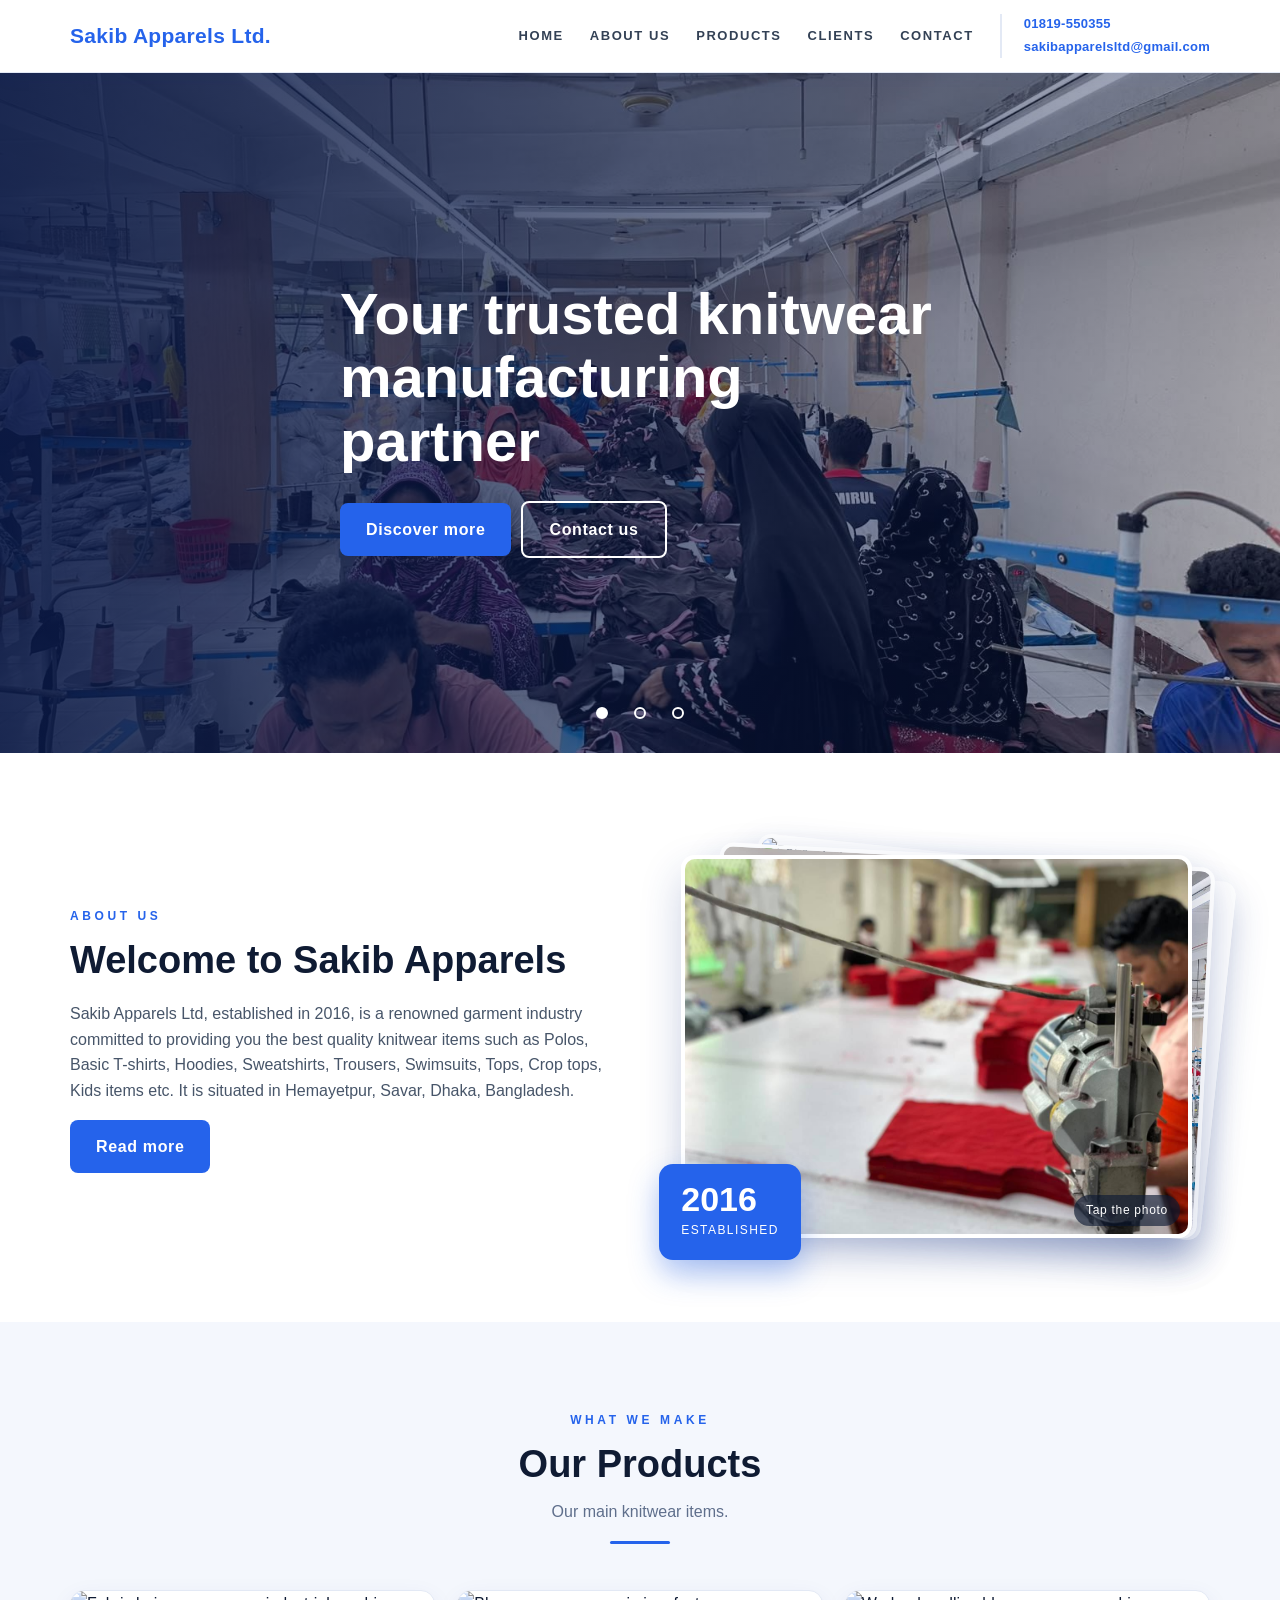
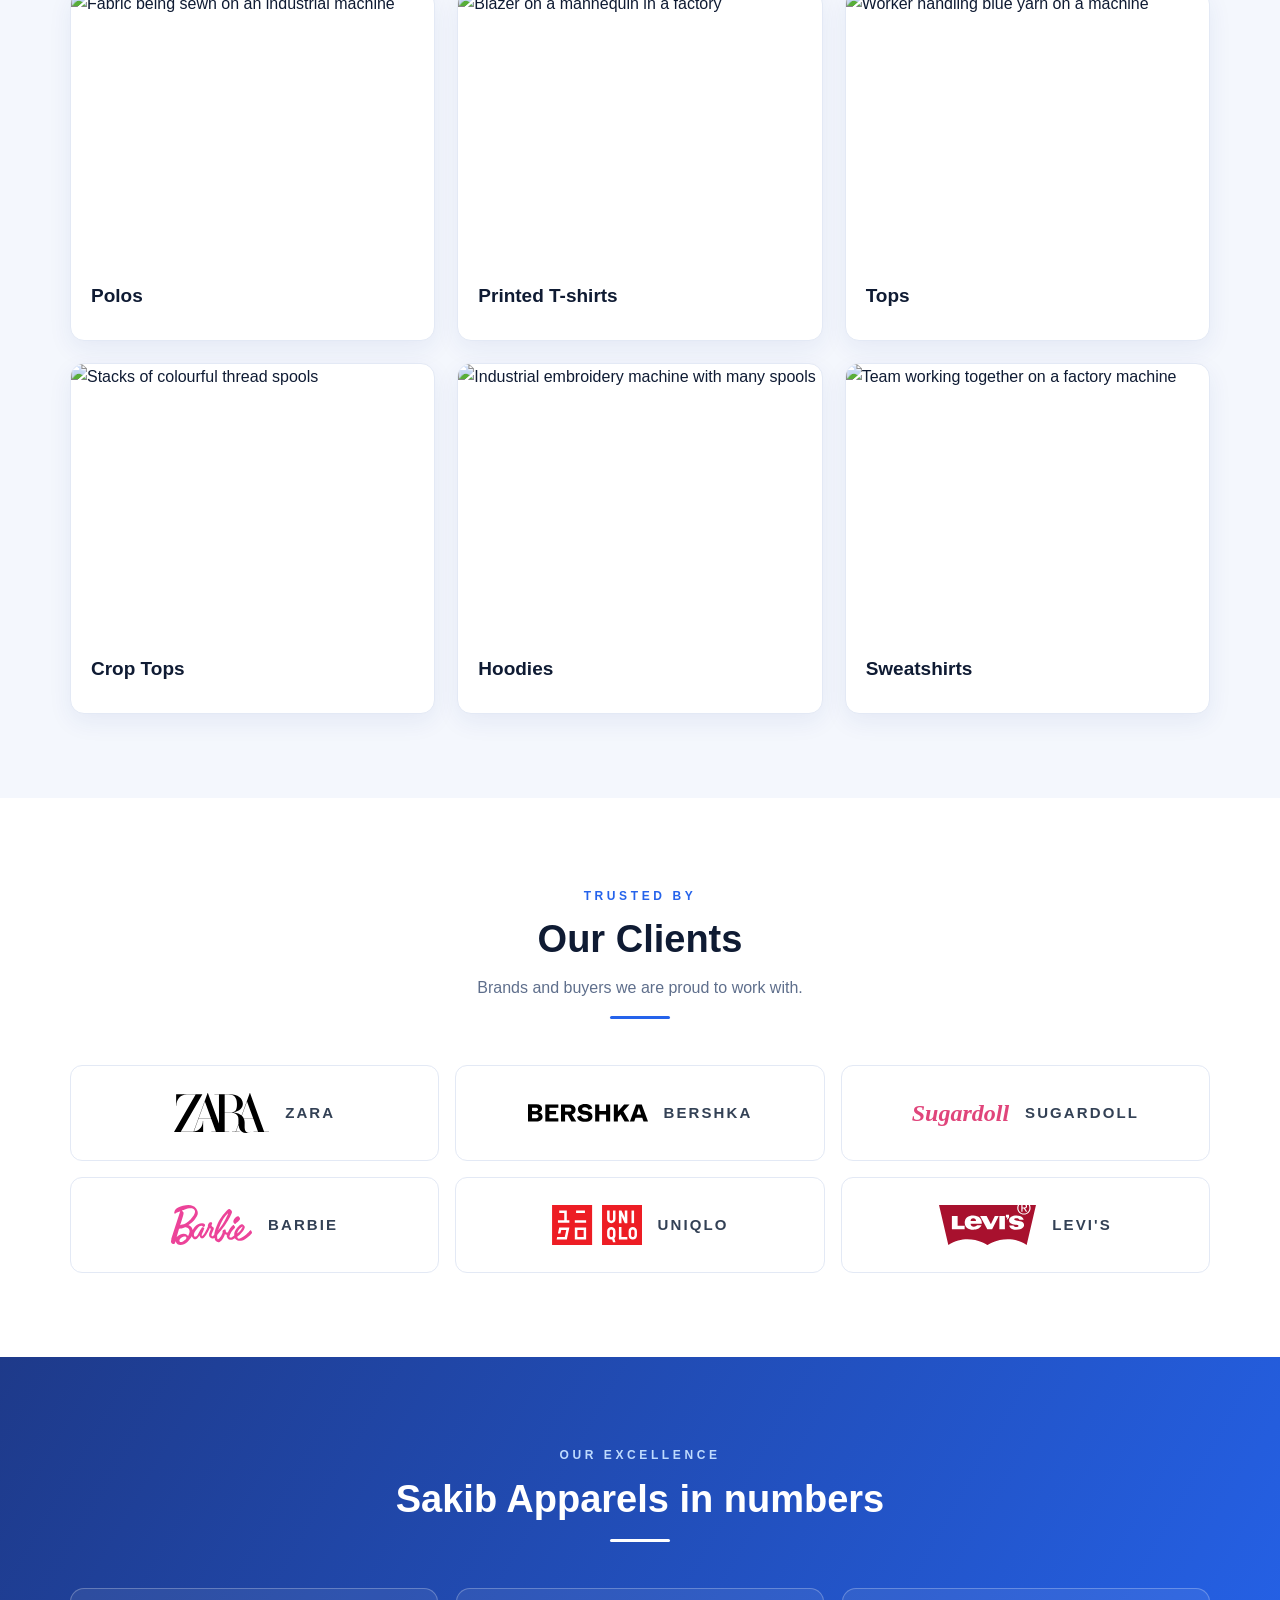
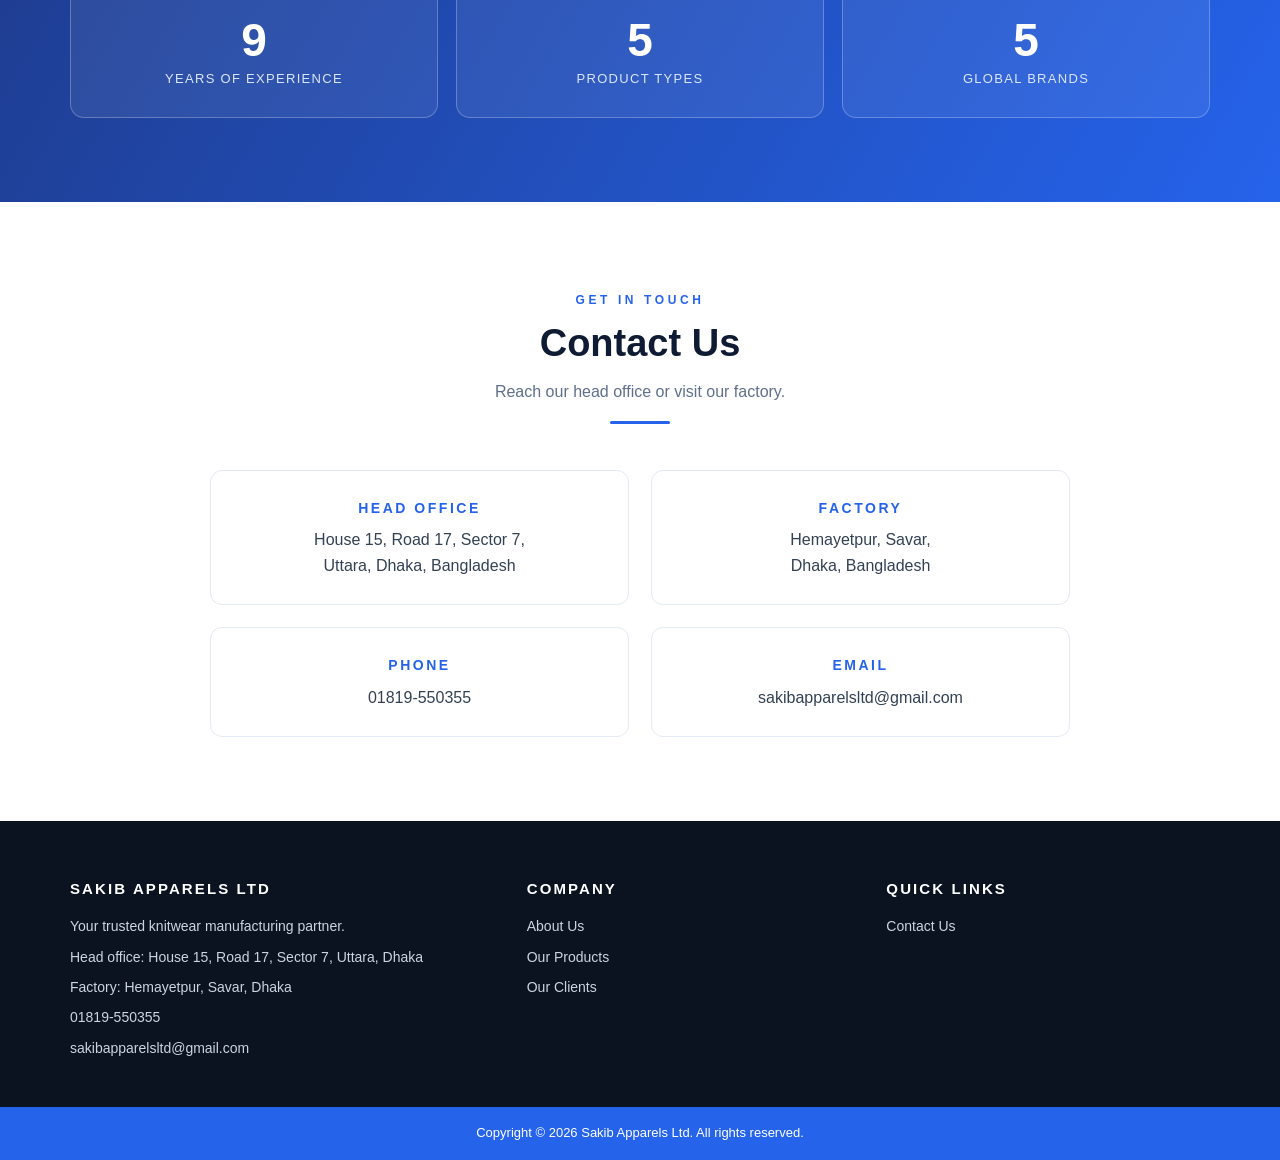
==== index.html @ dabc6d5b "Add files via upload" ====
<!doctype html><html lang="en"><head><meta charset="utf-8"><meta name="viewport" content="width=device-width,initial-scale=1">
<title>Sakib Apparels Ltd - Knitwear Manufacturer</title>
<meta name="description" content="Sakib Apparels Ltd - your trusted knitwear manufacturing partner in Hemayetpur, Savar, Dhaka, Bangladesh. Polos, T-shirts, hoodies, sweatshirts, tops and more.">
<style>
:root{--blue:#2563eb;--deep:#1e3a8a;--ink:#0f1b33;--mute:#5f6f8c;--line:#e3e9f5;--soft:#f4f7fd}
*{box-sizing:border-box}
html{scroll-behavior:smooth}
html,body{overflow-x:hidden}
body{margin:0;font-family:Arial,Helvetica,sans-serif;color:var(--ink);background:#fff;line-height:1.6}
section,footer{overflow-x:clip}
a{color:inherit}
img{display:block;max-width:100%}
.wrap{max-width:1180px;margin:0 auto;padding:0 20px}

/* top strip + header */
.strip{background:var(--deep);color:#dbe6ff;font-size:13px}
.strip .wrap{display:flex;justify-content:space-between;gap:12px;flex-wrap:wrap;padding-top:8px;padding-bottom:8px}
.strip span{white-space:nowrap}
header{position:sticky;top:0;z-index:50;background:#fff;border-bottom:1px solid var(--line);box-shadow:0 4px 18px rgba(30,58,138,.06)}
header .wrap{display:flex;align-items:center;justify-content:space-between;height:72px}
.logo{text-decoration:none;font-family:Arial,Helvetica,sans-serif;font-size:21px;font-weight:700;letter-spacing:.3px;color:var(--blue)}
nav{display:flex;align-items:center;gap:26px}
nav a{text-decoration:none;font-size:13px;font-weight:700;letter-spacing:.12em;text-transform:uppercase;color:#334155}
nav a:hover{color:var(--blue)}
nav a.cta{background:var(--blue);color:#fff;padding:10px 18px;border-radius:8px;letter-spacing:.06em}
nav a.cta:hover{background:var(--deep);color:#fff}
.navc{display:flex;flex-direction:column;gap:2px;padding-left:22px;border-left:2px solid var(--line)}
.navc a{text-transform:none;letter-spacing:.02em;font-size:13px;color:var(--blue)}
.navc a:hover{color:var(--deep)}
@media(max-width:1180px) and (min-width:901px){nav{gap:18px}nav a{letter-spacing:.06em}}
.burger{display:none;border:1px solid var(--line);background:#fff;border-radius:8px;padding:9px 12px;font-size:13px;font-weight:700;color:var(--blue);cursor:pointer}

/* hero slider */
.hero{position:relative;height:min(86vh,680px);min-height:440px;overflow:hidden;background:var(--deep)}
.slide{position:absolute;inset:0;background-size:cover;background-position:center;opacity:0;transition:opacity 1.2s ease}
.slide.on{opacity:1}
.slide::after{content:"";position:absolute;inset:0;background:linear-gradient(90deg,rgba(10,25,70,.9),rgba(10,25,70,.6) 55%,rgba(10,25,70,.3))}
.hero .copy{position:relative;z-index:2;height:100%;display:flex;flex-direction:column;justify-content:center;color:#fff;max-width:640px}
.hero small{font-size:13px;letter-spacing:.3em;text-transform:uppercase;color:#dbeafe;font-weight:700;text-shadow:0 1px 6px rgba(0,0,0,.6)}
.hero h1{font-size:clamp(34px,5.4vw,58px);line-height:1.1;margin:14px 0 16px}
.hero p{font-size:18px;color:#e2e8f0;margin:0 0 28px}
.btn{display:inline-block;background:var(--blue);color:#fff;text-decoration:none;font-weight:700;padding:14px 26px;border-radius:8px;letter-spacing:.04em}
.btn:hover{background:#1d4ed8}
.btn.ghost{background:transparent;border:2px solid #fff;margin-left:10px}
.btn.ghost:hover{background:#fff;color:var(--deep)}
.dots{position:absolute;z-index:3;left:0;right:0;bottom:26px;display:flex;justify-content:center;gap:10px}
.dots button{width:12px;height:12px;border-radius:50%;border:2px solid #fff;background:transparent;cursor:pointer;padding:0}
.dots button.on{background:#fff}

/* sections */
section.block{padding:84px 0}
section.alt{background:var(--soft)}
.head{text-align:center;max-width:680px;margin:0 auto 46px}
.head small{font-size:12px;letter-spacing:.3em;text-transform:uppercase;color:var(--blue);font-weight:700}
.head h2{font-size:clamp(28px,3.6vw,38px);margin:10px 0 12px;line-height:1.2}
.head p{color:var(--mute);margin:0}
.bar{width:60px;height:3px;background:var(--blue);margin:16px auto 0;border-radius:3px}

/* welcome */
.welcome{display:grid;grid-template-columns:1.05fr 1fr;gap:56px;align-items:center}
.welcome h2{font-size:clamp(28px,3.6vw,38px);line-height:1.2;margin:10px 0 18px}
.welcome small{font-size:12px;letter-spacing:.3em;text-transform:uppercase;color:var(--blue);font-weight:700}
.welcome p{color:#475569;margin:0 0 16px}
.welcome .pic{position:relative}
/* photo stack ("wallet"): back photos peek out, the front one sweeps away on click */
.stack{position:relative;aspect-ratio:4/3;cursor:pointer;outline:0;margin:18px 18px 0 0}
.stack img{position:absolute;inset:0;width:100%;height:100%;object-fit:cover;border-radius:14px;box-shadow:0 18px 40px rgba(30,58,138,.22);border:4px solid #fff;
  transition:transform .55s cubic-bezier(.2,.8,.2,1),opacity .55s;transform-origin:50% 100%}
.stack img[data-pos="0"]{z-index:4;transform:none}
.stack img[data-pos="1"]{z-index:3;transform:translate(12px,-12px) rotate(3deg) scale(.97)}
.stack img[data-pos="2"]{z-index:2;transform:translate(24px,-22px) rotate(6deg) scale(.94)}
.stack img[data-pos="3"]{z-index:1;transform:translate(24px,-22px) rotate(6deg) scale(.94);opacity:0}
.stack img.out{z-index:5;transform:translate(-115%,30px) rotate(-14deg);opacity:0;transition:transform .5s cubic-bezier(.5,0,.75,0),opacity .5s .1s}
.stack img.reset{transition:none}
.stack:hover img[data-pos="0"]{transform:translateY(-4px)}
.stack:focus-visible img[data-pos="0"]{box-shadow:0 0 0 4px #93c5fd,0 18px 40px rgba(30,58,138,.22)}
.welcome .badge{z-index:6;transition:transform .3s}
.welcome .badge.flip{animation:badgeFlip .5s ease}
@keyframes badgeFlip{0%{transform:scale(1)}40%{transform:scale(.85);opacity:.4}100%{transform:scale(1);opacity:1}}
.taphint{position:absolute;right:30px;bottom:12px;z-index:6;background:rgba(15,27,51,.65);color:#fff;font-size:12px;padding:6px 12px;border-radius:999px;pointer-events:none;letter-spacing:.06em}
.welcome .badge{position:absolute;left:-22px;bottom:-22px;background:var(--blue);color:#fff;border-radius:14px;padding:18px 22px;box-shadow:0 14px 30px rgba(37,99,235,.35)}
.welcome .badge b{display:block;font-size:34px;line-height:1}
.welcome .badge span{font-size:12px;letter-spacing:.12em;text-transform:uppercase}
.ticks{list-style:none;padding:0;margin:0 0 26px;display:grid;grid-template-columns:1fr 1fr;gap:8px 18px}
.ticks li{position:relative;padding-left:22px;font-weight:700;font-size:15px}
.ticks li::before{content:"";position:absolute;left:0;top:7px;width:10px;height:10px;border-radius:2px;background:var(--blue)}

/* products */
.products{display:grid;grid-template-columns:repeat(3,1fr);gap:22px}
.prod{position:relative;border-radius:14px;overflow:hidden;background:#fff;border:1px solid var(--line);box-shadow:0 8px 24px rgba(30,58,138,.07);transition:transform .25s,box-shadow .25s}
.prod:hover{transform:translateY(-5px);box-shadow:0 18px 36px rgba(30,58,138,.14)}
.prod img{width:100%;aspect-ratio:4/3;object-fit:cover}
.prod div{padding:18px 20px 22px}
.prod h3{margin:0 0 6px;font-size:19px}
.prod p{margin:0;color:var(--mute);font-size:14px}

/* clients */
.clients{display:grid;grid-template-columns:repeat(3,1fr);gap:16px}
.client{height:96px;display:flex;align-items:center;justify-content:center;border:1px solid var(--line);border-radius:12px;background:#fff;padding:0 14px}
.client img{height:40px;max-width:120px;object-fit:contain;flex:none}
.client .wordmark{font:italic 700 24px Georgia,serif;color:#e0457b;flex:none}
.client span{display:block;overflow:hidden;white-space:nowrap;max-width:0;opacity:0;transform:translateX(-24px);font-weight:700;letter-spacing:.14em;color:#334155;font-size:15px;
  transition:max-width .8s cubic-bezier(.2,.8,.2,1) var(--d),opacity .6s var(--d),transform .8s cubic-bezier(.2,.8,.2,1) var(--d),margin .8s var(--d)}
.clients.in .client span{max-width:170px;opacity:1;transform:none;margin-left:16px}

/* certificates */
.certs{display:grid;grid-template-columns:repeat(3,1fr);gap:22px}
.cert{background:#fff;border:1px solid var(--line);border-top:4px solid var(--blue);border-radius:12px;padding:28px 26px;box-shadow:0 8px 24px rgba(30,58,138,.06)}
.cert .seal{width:54px;height:54px;border-radius:50%;border:3px solid var(--blue);display:grid;place-items:center;font-weight:700;color:var(--blue);font-size:13px;margin-bottom:16px}
.cert h3{margin:0 0 8px;font-size:19px}
.cert p{margin:0;color:var(--mute);font-size:14px}

/* excellence (stats) */
.stats{background:linear-gradient(120deg,var(--deep),var(--blue));color:#fff}
.stats .head small{color:#bfdbfe}.stats .head p{color:#dbe6ff}.stats .bar{background:#fff}
.nums{display:grid;grid-template-columns:repeat(3,1fr);gap:18px}
.num{text-align:center;padding:26px 10px;border:1px solid rgba(255,255,255,.25);border-radius:14px;background:rgba(255,255,255,.07)}
.num b{display:block;font-size:clamp(32px,4vw,46px);line-height:1.1}
.num span{font-size:13px;letter-spacing:.1em;text-transform:uppercase;color:#dbe6ff}

/* contact */
.contact{display:grid;grid-template-columns:repeat(2,minmax(0,1fr));gap:22px;max-width:860px;margin:0 auto}
.card p{overflow-wrap:anywhere}
.card{background:#fff;border:1px solid var(--line);border-radius:12px;padding:26px;text-align:center}
.card h3{margin:0 0 8px;font-size:14px;letter-spacing:.18em;text-transform:uppercase;color:var(--blue)}
.card p{margin:0;color:#334155}

/* footer */
footer{background:#0b1220;color:#cbd5e1;padding:56px 0 0}
.fgrid{display:grid;grid-template-columns:1.3fr 1fr 1fr;gap:36px;padding-bottom:40px}
footer h4{color:#fff;margin:0 0 14px;font-size:15px;letter-spacing:.14em;text-transform:uppercase}
footer a{display:block;text-decoration:none;color:#cbd5e1;margin:0 0 8px;font-size:14px}
footer a:hover{color:#fff}
footer p{font-size:14px;margin:0 0 8px}
.copyright{background:var(--blue);color:#fff;text-align:center;font-size:13px;padding:16px 20px}

/* phones and tablets */
@media(max-width:900px){
  .burger{display:block}
  nav{position:absolute;top:72px;left:0;right:0;background:#fff;flex-direction:column;align-items:stretch;gap:0;border-bottom:1px solid var(--line);display:none;box-shadow:0 14px 24px rgba(30,58,138,.1)}
  nav.open{display:flex}
  nav a{padding:15px 20px;border-top:1px solid var(--line)}
  nav a.cta{margin:12px 20px 16px;text-align:center}
  .navc{padding:0;border-left:0;gap:0;background:var(--soft)}
  .navc a{font-size:15px;font-weight:700}
  .welcome{grid-template-columns:1fr;gap:40px}
  .welcome .badge{left:12px;bottom:-18px}
  .products,.certs{grid-template-columns:1fr 1fr}
  .nums{grid-template-columns:repeat(3,1fr)}
  .fgrid{grid-template-columns:1fr 1fr}
}
@media(max-width:600px){
  section.block{padding:60px 0}
  .strip .wrap{justify-content:center}
  .hero p{font-size:16px}
  .btn.ghost{margin:10px 0 0}
  .products,.certs,.ticks,.fgrid{grid-template-columns:1fr}
  .nums{grid-template-columns:1fr 1fr}
}
/* ===== phones: compact, thumb-friendly layout ===== */
.strip a{text-decoration:none;white-space:nowrap}
a.card{display:block;text-decoration:none;transition:border-color .2s}
a.card:hover{border-color:var(--blue)}
.dots button{width:28px;height:28px;border:0;background:none;position:relative}
.dots button::after{content:"";position:absolute;left:8px;top:8px;width:12px;height:12px;border-radius:50%;border:2px solid #fff;box-sizing:border-box}
.dots button.on{background:none}
.dots button.on::after{background:#fff}
.swipe-hint{display:none}
@media(max-width:600px){
  .strip{font-size:12px}
  .strip .wrap{padding-top:6px;padding-bottom:6px}
  .strip .s-mail{display:none}
  header .wrap{height:60px}
  nav{top:60px}
  .logo{font-size:18px}
  .burger{padding:10px 14px}
  /* hero: photo stays visible, text sits at the bottom on a soft dark fade */
  .hero{height:auto;min-height:0;aspect-ratio:auto}
  .hero .copy{height:auto;min-height:min(78svh,620px);justify-content:flex-end;padding-top:120px;padding-bottom:64px}
  .slide::after{background:linear-gradient(180deg,rgba(15,23,42,.05) 0%,rgba(15,23,42,.25) 18%,rgba(15,23,42,.75) 42%,rgba(15,23,42,.9) 100%)}
  .hero small{font-size:11px;letter-spacing:.2em}
  .hero h1{font-size:32px;margin:10px 0 12px;text-shadow:0 2px 12px rgba(0,0,0,.35)}
  .hero p{font-size:15px;margin-bottom:22px;text-shadow:0 1px 8px rgba(0,0,0,.4)}
  .hero .copy > div{display:flex;flex-direction:column;gap:10px}
  .hero .btn{display:block;text-align:center;padding:15px 20px}
  .btn.ghost{margin:0}
  .dots{bottom:14px}
  section.block{padding:48px 0}
  .head{margin-bottom:28px}
  .head h2,.welcome h2{font-size:27px}
  .welcome{gap:34px}
  .welcome .btn{display:block;text-align:center}
  .stack{margin:14px 28px 0 0}
  .welcome .badge{padding:12px 16px;left:10px;bottom:-16px}
  .welcome .badge b{font-size:26px}
  .taphint{right:22px;bottom:10px}
  /* products and certificates: swipe sideways instead of one very long column */
  .swipe{display:flex;gap:14px;overflow-x:auto;scroll-snap-type:x mandatory;-webkit-overflow-scrolling:touch;margin:0 -20px;padding:4px 20px 16px;scrollbar-width:none}
  .swipe::-webkit-scrollbar{display:none}
  .swipe > *{flex:0 0 82%;scroll-snap-align:center}
  .prod:hover{transform:none}
  .swipe-hint{display:block;text-align:center;color:var(--mute);font-size:13px;margin-top:4px}
  .clients{grid-template-columns:1fr 1fr;gap:10px}
  .client{height:auto;min-height:96px;flex-direction:column;padding:14px 8px}
  .client img{height:30px;max-width:100px}
  .client .wordmark{font-size:20px}
  .client span{font-size:12px;letter-spacing:.1em;max-width:none;max-height:0;transform:translateY(-10px);transition:max-height .8s var(--d),opacity .6s var(--d),transform .8s var(--d),margin .8s var(--d)}
  .clients.in .client span{max-height:24px;margin:10px 0 0}
  .nums{gap:10px}
  .num{padding:18px 8px}
  .num:last-child{grid-column:1 / -1}
  .contact{gap:12px;grid-template-columns:1fr}
  .card{padding:18px}
  .fgrid{grid-template-columns:1fr 1fr;gap:26px 18px}
  .fgrid > div:first-child{grid-column:1 / -1}
  footer a{padding:8px 0;margin:0}
}
@media(prefers-reduced-motion:reduce){.client span{transition:none!important}.slide,.prod,.stack img{transition:none}.welcome .badge.flip{animation:none}}
/* space between the hero heading and the buttons */
.hero h1{margin-bottom:28px}
@media(max-width:600px){.hero h1{margin-bottom:22px}}
</style></head><body>


<header><div class="wrap">
  <a class="logo" href="#top">Sakib Apparels Ltd.</a>
  <button class="burger" id="burger" aria-expanded="false" aria-controls="nav">Menu</button>
  <nav id="nav">
    <a href="#top">Home</a><a href="#about">About Us</a><a href="#products">Products</a><a href="#clients">Clients</a><a href="#contact">Contact</a>
    <span class="navc"><a href="tel:+8801819550355">01819-550355</a><a href="mailto:sakibapparelsltd@gmail.com">sakibapparelsltd@gmail.com</a></span>

  </nav>
</div></header>

<section class="hero" id="top">
  <div class="slide on" style="background-image:url('images/factory-1.jpg')"></div>
  <div class="slide" style="background-image:url('https://images.unsplash.com/photo-1770196009760-bead9eb10514?auto=format&fit=crop&w=1800&q=70')"></div>
  <div class="slide" style="background-image:url('images/factory-cutting.jpg');background-position:50% 65%"></div>
  <div class="wrap copy">
    <h1>Your trusted knitwear manufacturing partner</h1>
    <div><a class="btn" href="#about">Discover more</a><a class="btn ghost" href="#contact">Contact us</a></div>
  </div>
  <div class="dots" id="dots"></div>
</section>

<section class="block" id="about"><div class="wrap welcome">
  <div>
    <small>About us</small>
    <h2>Welcome to Sakib Apparels</h2>
    <p>Sakib Apparels Ltd, established in 2016, is a renowned garment industry committed to providing you the best quality knitwear items such as Polos, Basic T-shirts, Hoodies, Sweatshirts, Trousers, Swimsuits, Tops, Crop tops, Kids items etc. It is situated in Hemayetpur, Savar, Dhaka, Bangladesh.</p>
    <a class="btn" href="#contact">Read more</a>
  </div>
  <div class="pic">
    <!-- photo stack: click to sweep the front photo away. data-num / data-label are the badge text for each photo -->
    <div class="stack" id="stack" role="button" tabindex="0" aria-label="Show next photo">
      <img data-num="2016" data-label="Established" src="images/factory-cutting.jpg" alt="Cutting table at the Sakib Apparels factory" style="object-position:50% 70%">
      <img data-num="10" data-label="Years of experience" src="images/factory-2.jpg" alt="Sewing line at the Sakib Apparels factory">
      <img data-num="6" data-label="Product types" src="https://images.unsplash.com/photo-1768745888568-b3ef7c7ba366?auto=format&fit=crop&w=1100&q=70" alt="Fabric being sewn on an industrial machine">
      <img data-num="6" data-label="Global brands" src="images/factory-3.jpg" alt="Sweatshirts on the sewing line at the Sakib Apparels factory">
    </div>
    <div class="badge" id="badge" aria-live="polite"><b>2016</b><span>Established</span></div>
    <div class="taphint">Tap the photo</div>
  </div>
</div></section>

<section class="block alt" id="products"><div class="wrap">
  <div class="head"><small>What we make</small><h2>Our Products</h2><p>Our main knitwear items.</p><div class="bar"></div></div>
  <div class="products swipe"><!-- product photos are stock pictures: swap in real product photos when available -->
    <div class="prod"><img src="https://images.unsplash.com/photo-1768745888568-b3ef7c7ba366?auto=format&fit=crop&w=800&q=70" alt="Fabric being sewn on an industrial machine" loading="lazy"><div><h3>Polos</h3></div></div>
    <div class="prod"><img src="https://images.unsplash.com/photo-1770196016203-95f09b3af8cc?auto=format&fit=crop&w=800&q=70" alt="Blazer on a mannequin in a factory" loading="lazy"><div><h3>Printed T-shirts</h3></div></div>
    <div class="prod"><img src="https://images.unsplash.com/photo-1770196035129-0a0affd4a519?auto=format&fit=crop&w=800&q=70" alt="Worker handling blue yarn on a machine" loading="lazy"><div><h3>Tops</h3></div></div>
    <div class="prod"><img src="https://images.unsplash.com/photo-1780898770810-454e1593e42e?auto=format&fit=crop&w=800&q=70" alt="Stacks of colourful thread spools" loading="lazy"><div><h3>Crop Tops</h3></div></div>
    <div class="prod"><img src="https://images.unsplash.com/photo-1772351721253-1008627c8c50?auto=format&fit=crop&w=800&q=70" alt="Industrial embroidery machine with many spools" loading="lazy"><div><h3>Hoodies</h3></div></div>
    <div class="prod"><img src="https://images.unsplash.com/photo-1721578006568-17901600cff3?auto=format&fit=crop&w=800&q=70" alt="Team working together on a factory machine" loading="lazy"><div><h3>Sweatshirts</h3></div></div>
  </div>
  <p class="swipe-hint">Swipe to see more</p>
</div></section>

<section class="block" id="clients"><div class="wrap">
  <div class="head"><small>Trusted by</small><h2>Our Clients</h2><p>Brands and buyers we are proud to work with.</p><div class="bar"></div></div>
  <div class="clients" id="clientList">
    <div class="client" style="--d:0s"><img src="images/clients/zara.svg" alt="ZARA logo"><span>ZARA</span></div>
    <div class="client" style="--d:.12s"><img src="images/clients/bershka.svg" alt="Bershka logo"><span>BERSHKA</span></div>
    <div class="client" style="--d:.24s"><b class="wordmark">Sugardoll</b><span>SUGARDOLL</span></div>
    <div class="client" style="--d:.36s"><img src="images/clients/barbie.svg" alt="Barbie logo"><span>BARBIE</span></div>
    <div class="client" style="--d:.48s"><img src="images/clients/uniqlo.svg" alt="UNIQLO logo"><span>UNIQLO</span></div>
    <div class="client" style="--d:.6s"><img src="images/clients/levis.svg" alt="Levi's logo"><span>LEVI'S</span></div>
  </div>
</div></section>

<section class="block stats"><div class="wrap">
  <div class="head"><small>Our excellence</small><h2>Sakib Apparels in numbers</h2><div class="bar"></div></div>
  <div class="nums">
    <div class="num"><b data-to="10">10</b><span>Years of experience</span></div>
    <div class="num"><b data-to="6">6</b><span>Product types</span></div>
    <div class="num"><b data-to="6">6</b><span>Global brands</span></div>
  </div>
</div></section>

<section class="block" id="contact"><div class="wrap">
  <div class="head"><small>Get in touch</small><h2>Contact Us</h2><p>Reach our head office or visit our factory.</p><div class="bar"></div></div>
  <div class="contact">
    <div class="card"><h3>Head Office</h3><p>House 15, Road 17, Sector 7,<br>Uttara, Dhaka, Bangladesh</p></div>
    <div class="card"><h3>Factory</h3><p>Hemayetpur, Savar,<br>Dhaka, Bangladesh</p></div>
    <a class="card" href="tel:+8801819550355"><h3>Phone</h3><p>01819-550355</p></a>
    <a class="card" href="mailto:sakibapparelsltd@gmail.com"><h3>Email</h3><p>sakibapparelsltd@gmail.com</p></a>
  </div>
</div></section>

<footer>
  <div class="wrap fgrid">
    <div><h4>Sakib Apparels Ltd</h4><p>Your trusted knitwear manufacturing partner.</p><p>Head office: House 15, Road 17, Sector 7, Uttara, Dhaka</p><p>Factory: Hemayetpur, Savar, Dhaka</p><p><a href="tel:+8801819550355">01819-550355</a><a href="mailto:sakibapparelsltd@gmail.com">sakibapparelsltd@gmail.com</a></p></div>
    <div><h4>Company</h4><a href="#about">About Us</a><a href="#products">Our Products</a><a href="#clients">Our Clients</a></div>
    <div><h4>Quick links</h4><a href="#contact">Contact Us</a></div>
  </div>
  <div class="copyright">Copyright &copy; <span id="yr"></span> Sakib Apparels Ltd. All rights reserved.</div>
</footer>

<script>
// hero slider: fades every 5 seconds, dots jump to a slide
const slides=[...document.querySelectorAll(".slide")], dots=document.getElementById("dots"); let cur=0, timer;
slides.forEach((_,i)=>{ const b=document.createElement("button"); b.setAttribute("aria-label","Slide "+(i+1)); b.onclick=()=>{ show(i); restart(); }; dots.appendChild(b); });
function show(i){ slides[cur].classList.remove("on"); dots.children[cur].classList.remove("on"); cur=i; slides[cur].classList.add("on"); dots.children[cur].classList.add("on"); }
function restart(){ clearInterval(timer); timer=setInterval(()=>show((cur+1)%slides.length),5000); }
show(0); restart();
// swipe left / right on the hero to change photo
let sx=null; const hero=document.querySelector(".hero");
hero.addEventListener("touchstart",e=>{ sx=e.touches[0].clientX; },{passive:true});
hero.addEventListener("touchend",e=>{ if(sx===null) return; const dx=e.changedTouches[0].clientX-sx; sx=null;
  if(Math.abs(dx)>40){ show((cur+(dx<0?1:slides.length-1))%slides.length); restart(); } },{passive:true});

// about us photo stack: click sweeps the front photo to the back and changes the badge
(function(){
  const stack=document.getElementById("stack"), badge=document.getElementById("badge"), hint=document.querySelector(".taphint");
  let cards=[...stack.querySelectorAll("img")], busy=false;
  const place=()=>cards.forEach((c,i)=>c.dataset.pos=Math.min(i,3));
  const setBadge=c=>{ badge.querySelector("b").textContent=c.dataset.num; badge.querySelector("span").textContent=c.dataset.label;
    badge.classList.remove("flip"); void badge.offsetWidth; badge.classList.add("flip"); };
  place();
  function next(){
    if(busy) return; busy=true; if(hint) hint.remove();
    const front=cards[0];
    front.classList.add("out");                    // sweep the front photo away
    cards=cards.slice(1).concat(front); place();   // the rest move forward
    front.dataset.pos="0"; setBadge(cards[0]);
    setTimeout(()=>{ front.classList.add("reset"); front.classList.remove("out"); front.dataset.pos=Math.min(cards.length-1,3);
      void front.offsetWidth; front.classList.remove("reset"); busy=false; },520);
  }
  stack.addEventListener("click",next);
  stack.addEventListener("keydown",e=>{ if(e.key==="Enter"||e.key===" "){ e.preventDefault(); next(); } });
})();

// phone menu
const nav=document.getElementById("nav"), burger=document.getElementById("burger");
burger.onclick=()=>{ const o=nav.classList.toggle("open"); burger.setAttribute("aria-expanded",o); burger.textContent=o?"Close":"Menu"; };
nav.addEventListener("click",e=>{ if(e.target.closest("a")){ nav.classList.remove("open"); burger.setAttribute("aria-expanded",false); burger.textContent="Menu"; } });

// numbers count up when they come into view
const fmt=n=>n.toLocaleString("en-US");
const io=new IntersectionObserver(es=>es.forEach(e=>{ if(!e.isIntersecting) return; io.unobserve(e.target);
  const el=e.target, to=+el.dataset.to, sfx=el.dataset.suffix||"", t0=performance.now();
  const step=t=>{ const p=Math.min(1,(t-t0)/1400); el.textContent=fmt(Math.round(to*(1-Math.pow(1-p,3))))+(p===1?sfx:""); if(p<1) requestAnimationFrame(step); };
  requestAnimationFrame(step); setTimeout(()=>{ el.textContent=fmt(to)+sfx; },1600); }),{threshold:.4}); // the timeout makes sure the final number always shows
document.querySelectorAll(".num b").forEach(el=>io.observe(el));
const cl=document.getElementById("clientList");
new IntersectionObserver((es,o)=>es.forEach(e=>{ if(e.isIntersecting){ cl.classList.add("in"); o.disconnect(); } }),{threshold:.35}).observe(cl);
document.getElementById("yr").textContent=new Date().getFullYear();
</script>
</body></html>
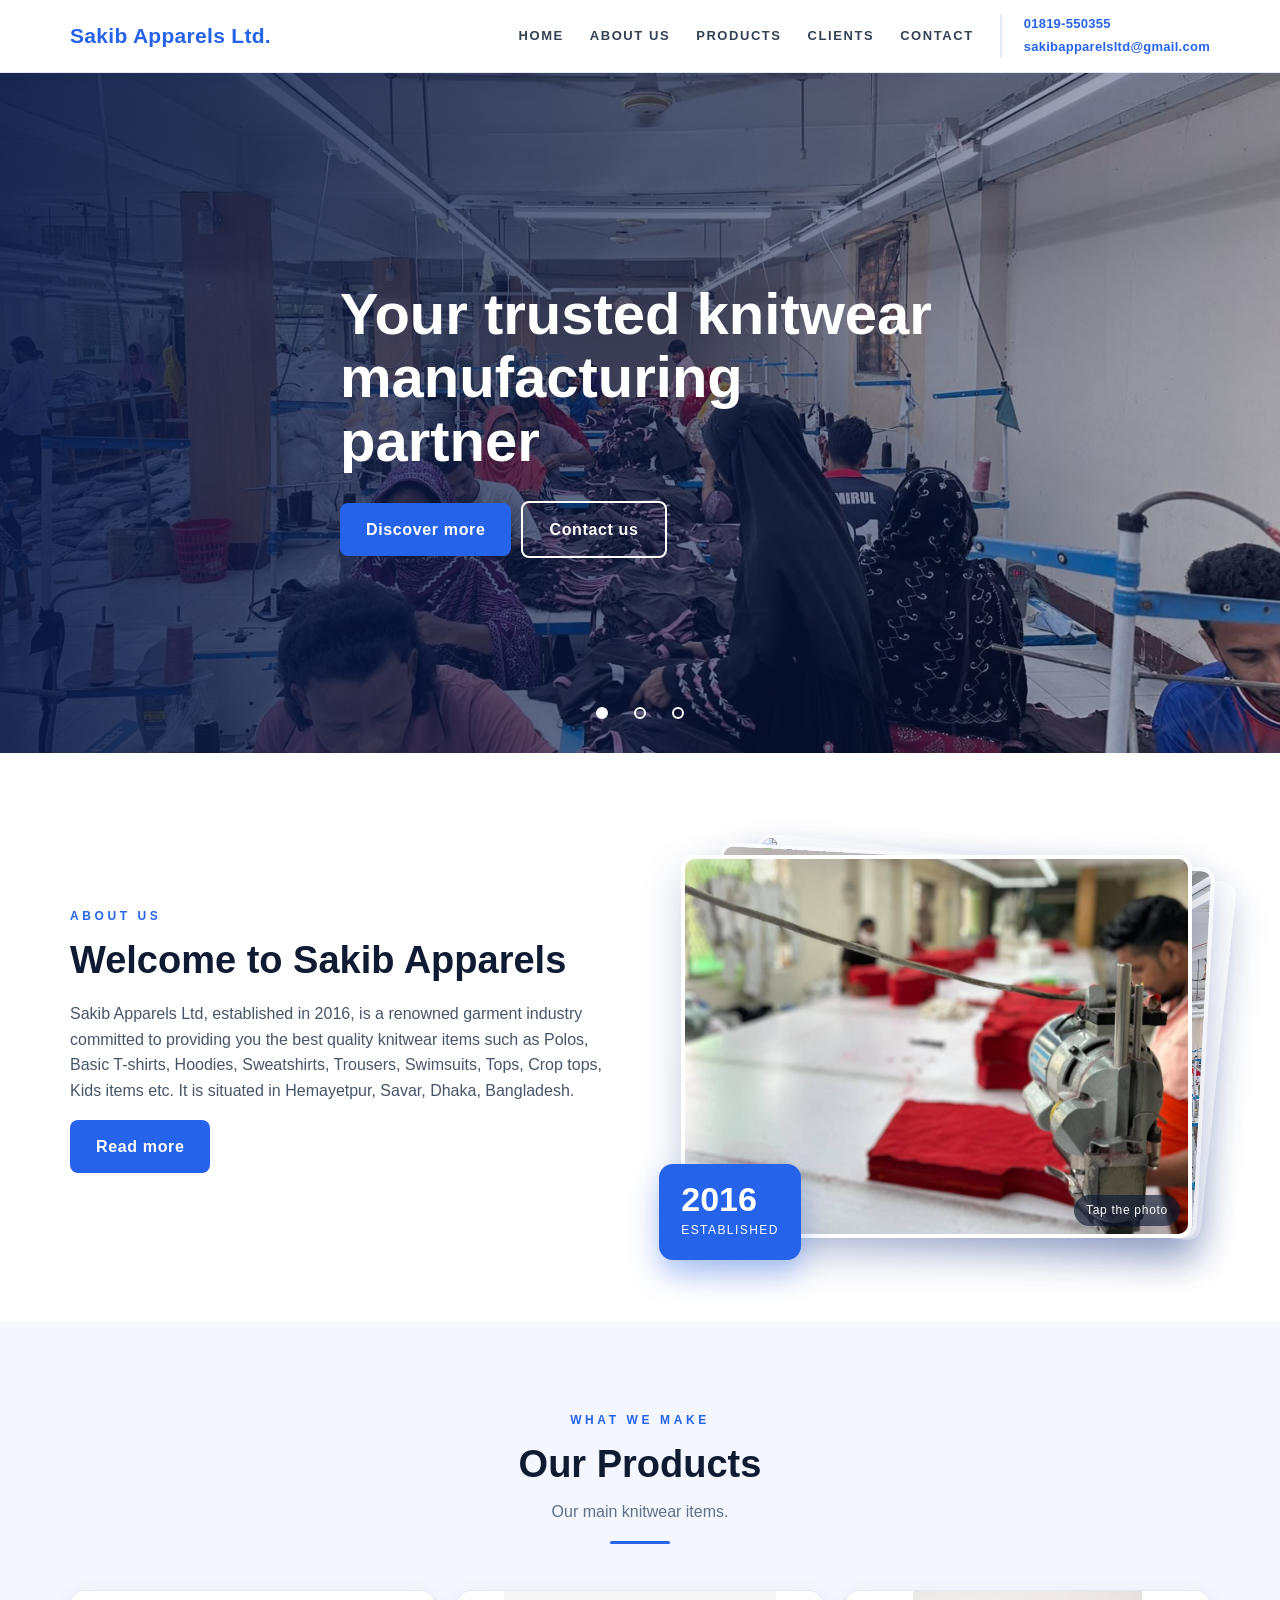
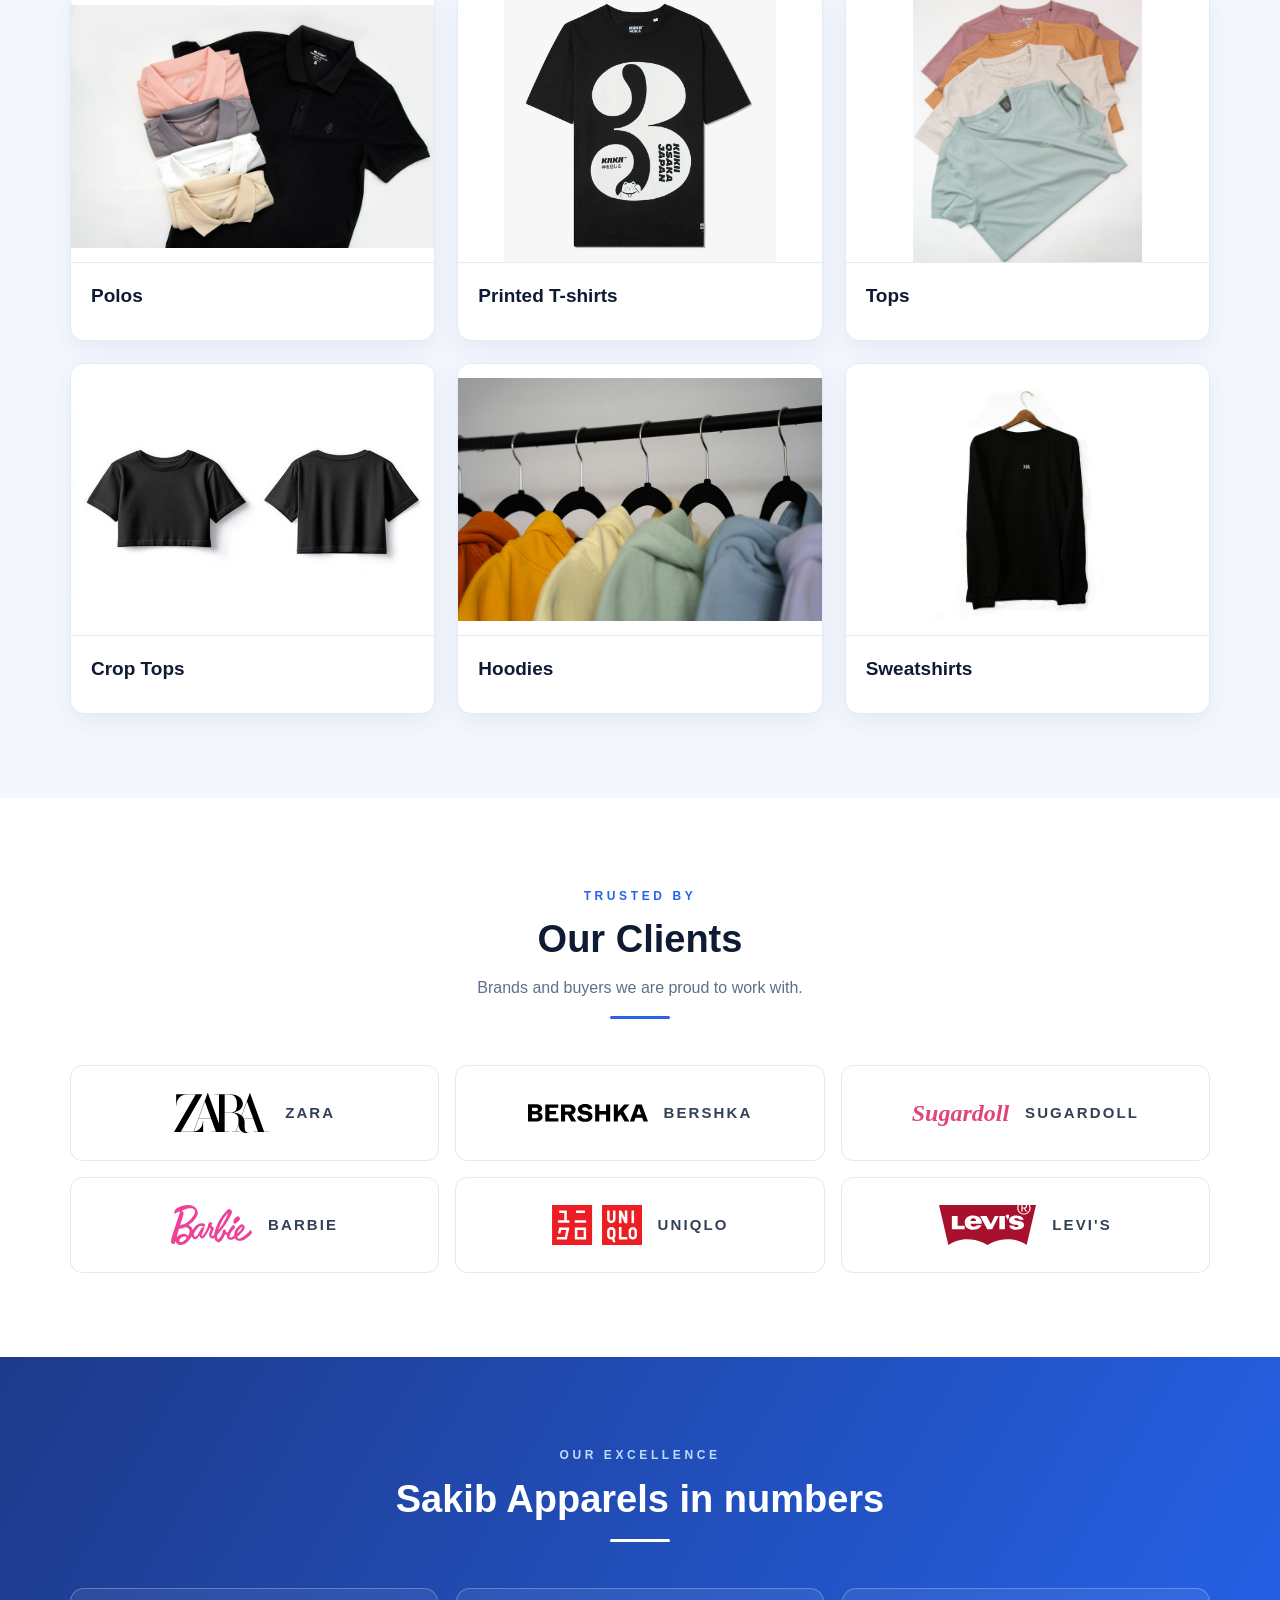
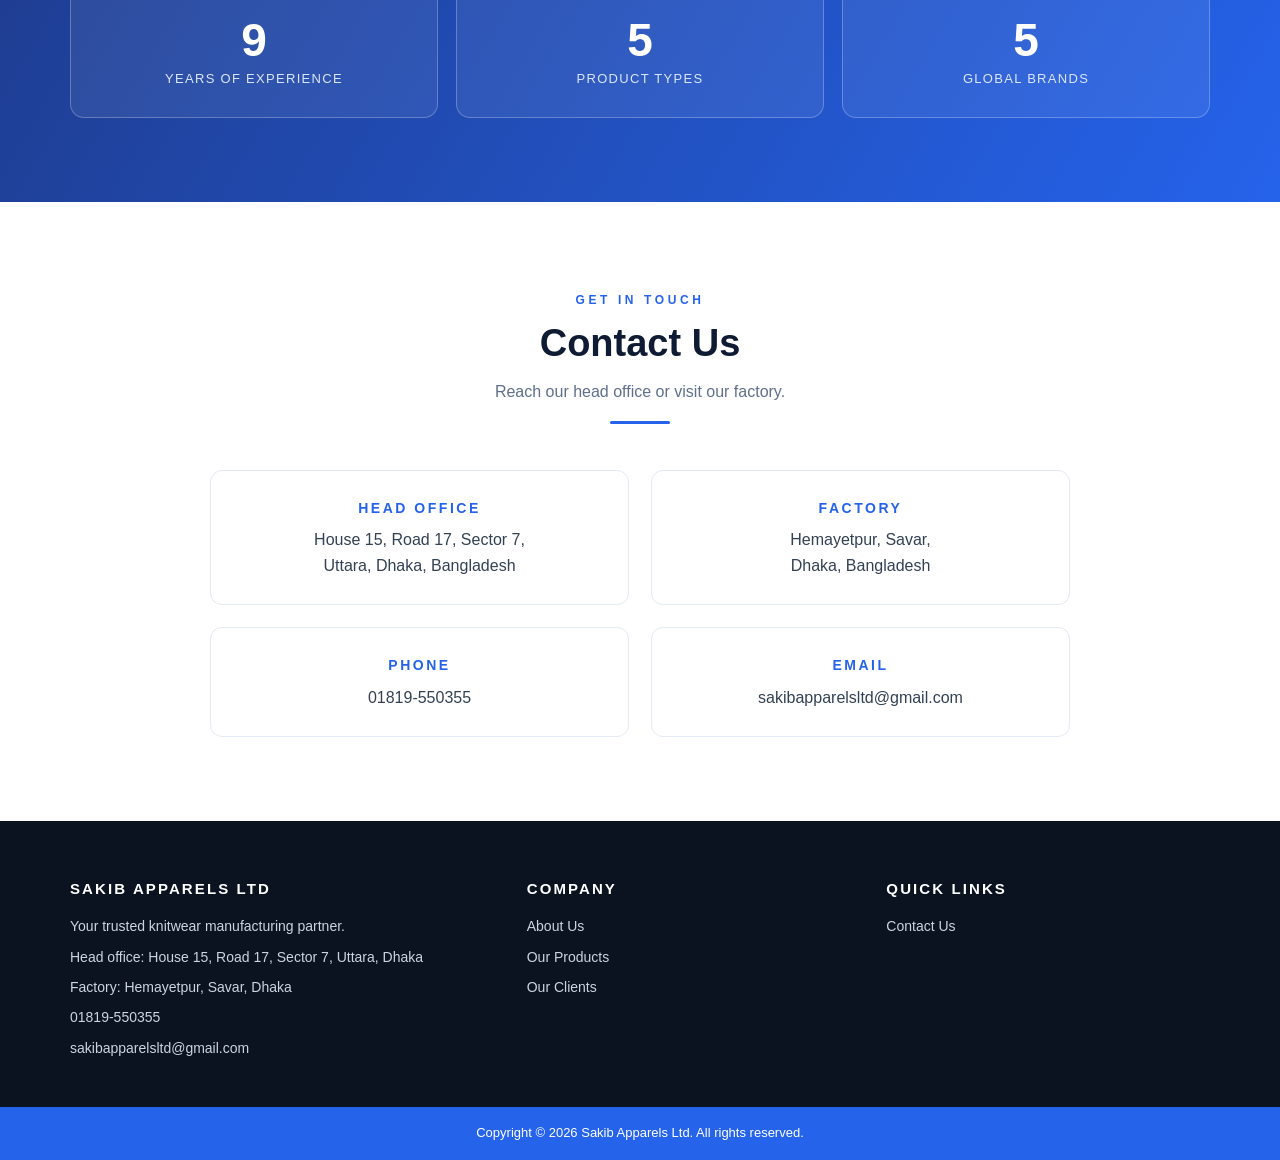
==== commit 8e085b5c: "Add files via upload" ====
--- a/index.html
+++ b/index.html
@@ -89,7 +89,7 @@
 .products{display:grid;grid-template-columns:repeat(3,1fr);gap:22px}
 .prod{position:relative;border-radius:14px;overflow:hidden;background:#fff;border:1px solid var(--line);box-shadow:0 8px 24px rgba(30,58,138,.07);transition:transform .25s,box-shadow .25s}
 .prod:hover{transform:translateY(-5px);box-shadow:0 18px 36px rgba(30,58,138,.14)}
-.prod img{width:100%;aspect-ratio:4/3;object-fit:cover}
+.prod img{width:100%;aspect-ratio:4/3;object-fit:contain;background:#fff;border-bottom:1px solid var(--line)}
 .prod div{padding:18px 20px 22px}
 .prod h3{margin:0 0 6px;font-size:19px}
 .prod p{margin:0;color:var(--mute);font-size:14px}
@@ -100,7 +100,7 @@
 .client img{height:40px;max-width:120px;object-fit:contain;flex:none}
 .client .wordmark{font:italic 700 24px Georgia,serif;color:#e0457b;flex:none}
 .client span{display:block;overflow:hidden;white-space:nowrap;max-width:0;opacity:0;transform:translateX(-24px);font-weight:700;letter-spacing:.14em;color:#334155;font-size:15px;
-  transition:max-width .8s cubic-bezier(.2,.8,.2,1) var(--d),opacity .6s var(--d),transform .8s cubic-bezier(.2,.8,.2,1) var(--d),margin .8s var(--d)}
+  transition:max-width 2.2s cubic-bezier(.25,.8,.25,1) var(--d),opacity 1.6s ease var(--d),transform 2.2s cubic-bezier(.25,.8,.25,1) var(--d),margin 2.2s cubic-bezier(.25,.8,.25,1) var(--d)}
 .clients.in .client span{max-width:170px;opacity:1;transform:none;margin-left:16px}
 
 /* certificates */
@@ -204,7 +204,7 @@
   .client{height:auto;min-height:96px;flex-direction:column;padding:14px 8px}
   .client img{height:30px;max-width:100px}
   .client .wordmark{font-size:20px}
-  .client span{font-size:12px;letter-spacing:.1em;max-width:none;max-height:0;transform:translateY(-10px);transition:max-height .8s var(--d),opacity .6s var(--d),transform .8s var(--d),margin .8s var(--d)}
+  .client span{font-size:12px;letter-spacing:.1em;max-width:none;max-height:0;transform:translateY(-10px);transition:max-height 2s ease var(--d),opacity 1.6s ease var(--d),transform 2s ease var(--d),margin 2s ease var(--d)}
   .clients.in .client span{max-height:24px;margin:10px 0 0}
   .nums{gap:10px}
   .num{padding:18px 8px}
@@ -265,13 +265,13 @@
 
 <section class="block alt" id="products"><div class="wrap">
   <div class="head"><small>What we make</small><h2>Our Products</h2><p>Our main knitwear items.</p><div class="bar"></div></div>
-  <div class="products swipe"><!-- product photos are stock pictures: swap in real product photos when available -->
-    <div class="prod"><img src="https://images.unsplash.com/photo-1768745888568-b3ef7c7ba366?auto=format&fit=crop&w=800&q=70" alt="Fabric being sewn on an industrial machine" loading="lazy"><div><h3>Polos</h3></div></div>
-    <div class="prod"><img src="https://images.unsplash.com/photo-1770196016203-95f09b3af8cc?auto=format&fit=crop&w=800&q=70" alt="Blazer on a mannequin in a factory" loading="lazy"><div><h3>Printed T-shirts</h3></div></div>
-    <div class="prod"><img src="https://images.unsplash.com/photo-1770196035129-0a0affd4a519?auto=format&fit=crop&w=800&q=70" alt="Worker handling blue yarn on a machine" loading="lazy"><div><h3>Tops</h3></div></div>
-    <div class="prod"><img src="https://images.unsplash.com/photo-1780898770810-454e1593e42e?auto=format&fit=crop&w=800&q=70" alt="Stacks of colourful thread spools" loading="lazy"><div><h3>Crop Tops</h3></div></div>
-    <div class="prod"><img src="https://images.unsplash.com/photo-1772351721253-1008627c8c50?auto=format&fit=crop&w=800&q=70" alt="Industrial embroidery machine with many spools" loading="lazy"><div><h3>Hoodies</h3></div></div>
-    <div class="prod"><img src="https://images.unsplash.com/photo-1721578006568-17901600cff3?auto=format&fit=crop&w=800&q=70" alt="Team working together on a factory machine" loading="lazy"><div><h3>Sweatshirts</h3></div></div>
+  <div class="products swipe"><!-- product photos: free Unsplash pictures on white, stored in images/products -->
+    <div class="prod"><img src="images/products/polos.jpg" alt="Stack of folded polo shirts" loading="lazy"><div><h3>Polos</h3></div></div>
+    <div class="prod"><img src="images/products/printed-tshirts.jpg" alt="Black printed T-shirt" loading="lazy"><div><h3>Printed T-shirts</h3></div></div>
+    <div class="prod"><img src="images/products/tops.jpg" alt="Folded tops in pastel colours" loading="lazy"><div><h3>Tops</h3></div></div>
+    <div class="prod"><img src="images/products/crop-tops.jpg" alt="Black crop top, front and back" loading="lazy"><div><h3>Crop Tops</h3></div></div>
+    <div class="prod"><img src="images/products/hoodies.jpg" alt="Hoodies on hangers" loading="lazy"><div><h3>Hoodies</h3></div></div>
+    <div class="prod"><img src="images/products/sweatshirts.jpg" alt="Black sweatshirt on a hanger" loading="lazy"><div><h3>Sweatshirts</h3></div></div>
   </div>
   <p class="swipe-hint">Swipe to see more</p>
 </div></section>
@@ -280,11 +280,11 @@
   <div class="head"><small>Trusted by</small><h2>Our Clients</h2><p>Brands and buyers we are proud to work with.</p><div class="bar"></div></div>
   <div class="clients" id="clientList">
     <div class="client" style="--d:0s"><img src="images/clients/zara.svg" alt="ZARA logo"><span>ZARA</span></div>
-    <div class="client" style="--d:.12s"><img src="images/clients/bershka.svg" alt="Bershka logo"><span>BERSHKA</span></div>
-    <div class="client" style="--d:.24s"><b class="wordmark">Sugardoll</b><span>SUGARDOLL</span></div>
-    <div class="client" style="--d:.36s"><img src="images/clients/barbie.svg" alt="Barbie logo"><span>BARBIE</span></div>
-    <div class="client" style="--d:.48s"><img src="images/clients/uniqlo.svg" alt="UNIQLO logo"><span>UNIQLO</span></div>
-    <div class="client" style="--d:.6s"><img src="images/clients/levis.svg" alt="Levi's logo"><span>LEVI'S</span></div>
+    <div class="client" style="--d:.45s"><img src="images/clients/bershka.svg" alt="Bershka logo"><span>BERSHKA</span></div>
+    <div class="client" style="--d:.9s"><b class="wordmark">Sugardoll</b><span>SUGARDOLL</span></div>
+    <div class="client" style="--d:1.35s"><img src="images/clients/barbie.svg" alt="Barbie logo"><span>BARBIE</span></div>
+    <div class="client" style="--d:1.8s"><img src="images/clients/uniqlo.svg" alt="UNIQLO logo"><span>UNIQLO</span></div>
+    <div class="client" style="--d:2.25s"><img src="images/clients/levis.svg" alt="Levi's logo"><span>LEVI'S</span></div>
   </div>
 </div></section>
 
@@ -363,7 +363,7 @@
   requestAnimationFrame(step); setTimeout(()=>{ el.textContent=fmt(to)+sfx; },1600); }),{threshold:.4}); // the timeout makes sure the final number always shows
 document.querySelectorAll(".num b").forEach(el=>io.observe(el));
 const cl=document.getElementById("clientList");
-new IntersectionObserver((es,o)=>es.forEach(e=>{ if(e.isIntersecting){ cl.classList.add("in"); o.disconnect(); } }),{threshold:.35}).observe(cl);
+new IntersectionObserver((es,o)=>es.forEach(e=>{ if(e.isIntersecting){ cl.classList.add("in"); o.disconnect(); } }),{threshold:.6}).observe(cl);
 document.getElementById("yr").textContent=new Date().getFullYear();
 </script>
 </body></html>
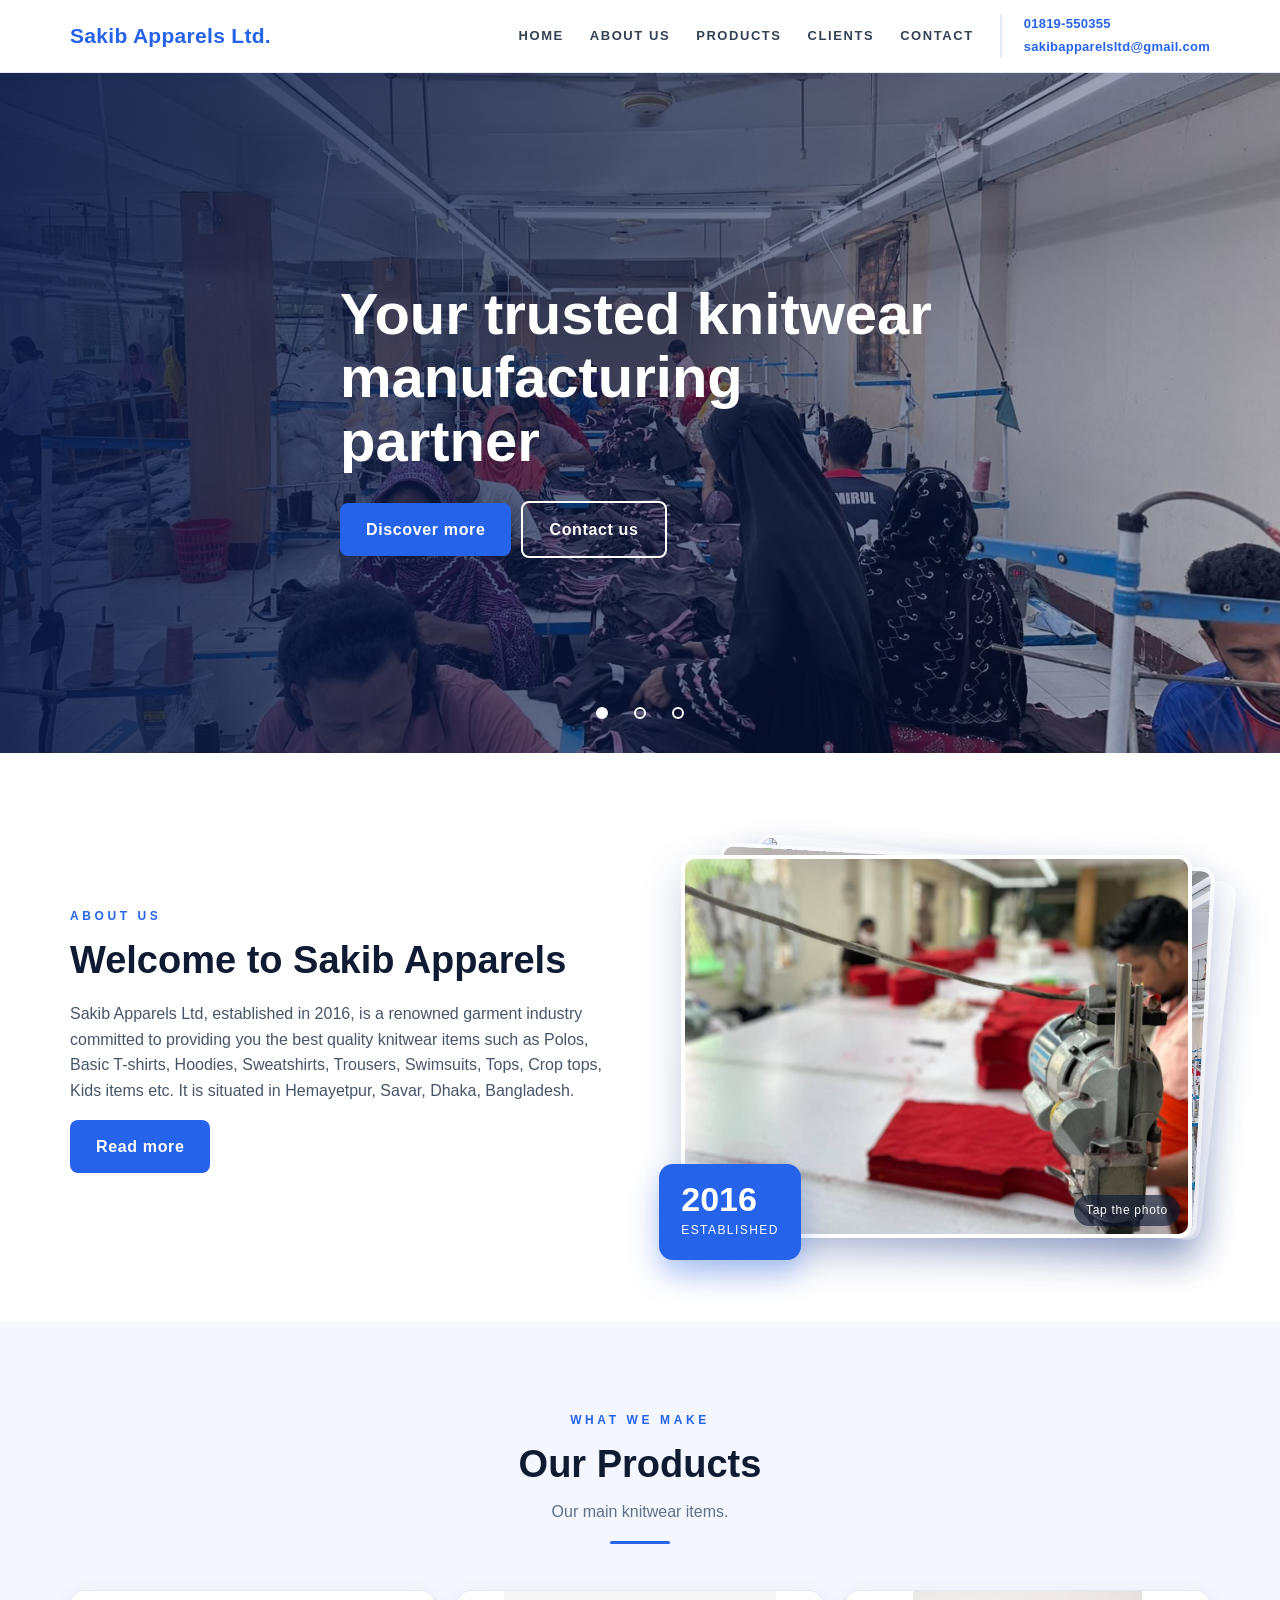
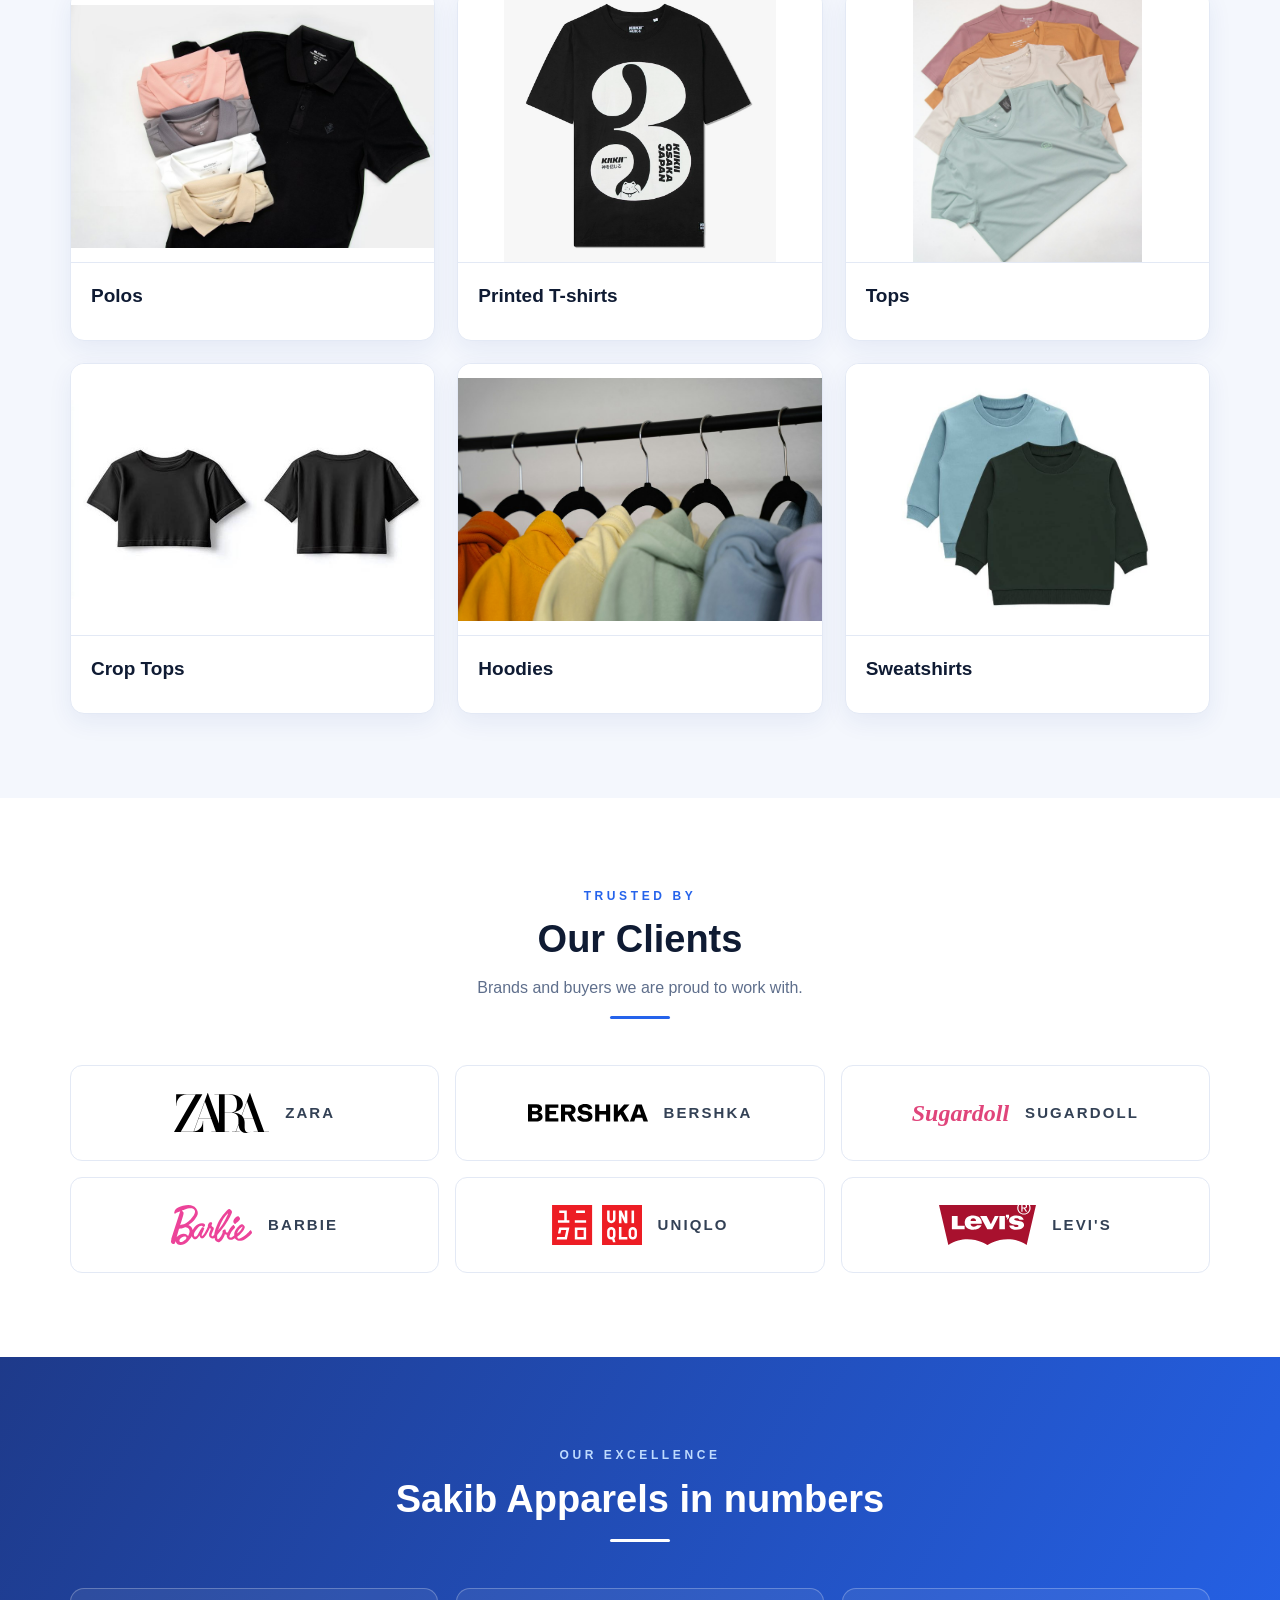
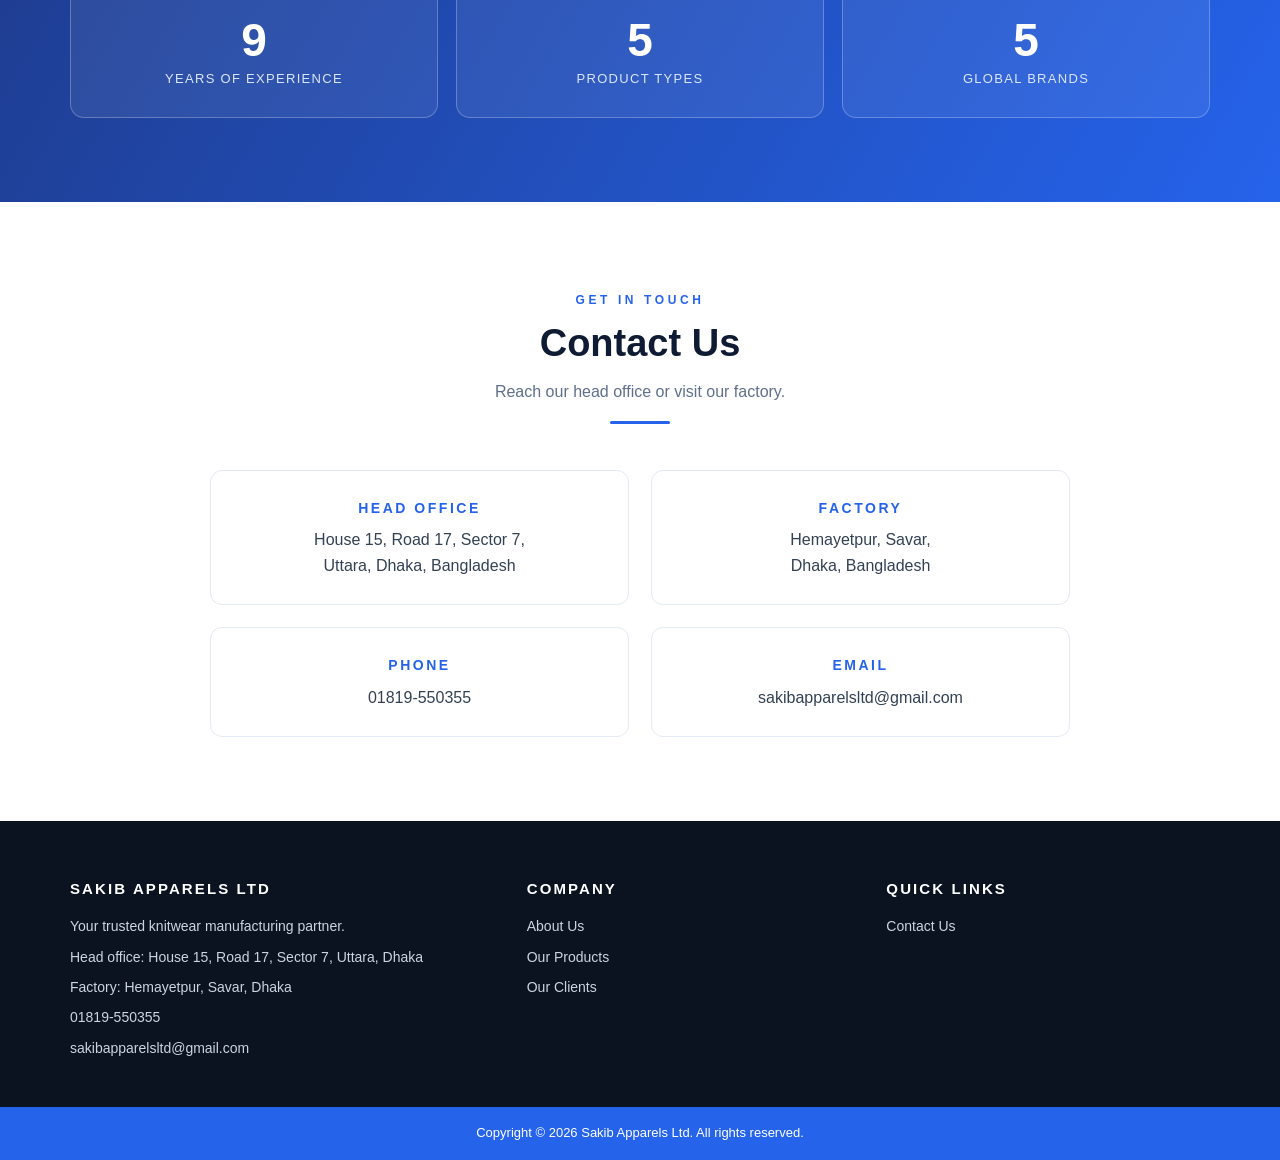
==== commit f16a4cd1: "Add files via upload" ====
--- a/index.html
+++ b/index.html
@@ -271,7 +271,7 @@
     <div class="prod"><img src="images/products/tops.jpg" alt="Folded tops in pastel colours" loading="lazy"><div><h3>Tops</h3></div></div>
     <div class="prod"><img src="images/products/crop-tops.jpg" alt="Black crop top, front and back" loading="lazy"><div><h3>Crop Tops</h3></div></div>
     <div class="prod"><img src="images/products/hoodies.jpg" alt="Hoodies on hangers" loading="lazy"><div><h3>Hoodies</h3></div></div>
-    <div class="prod"><img src="images/products/sweatshirts.jpg" alt="Black sweatshirt on a hanger" loading="lazy"><div><h3>Sweatshirts</h3></div></div>
+    <div class="prod"><img src="images/products/sweatshirts.jpg" alt="Light blue and dark green sweatshirts" loading="lazy"><div><h3>Sweatshirts</h3></div></div>
   </div>
   <p class="swipe-hint">Swipe to see more</p>
 </div></section>
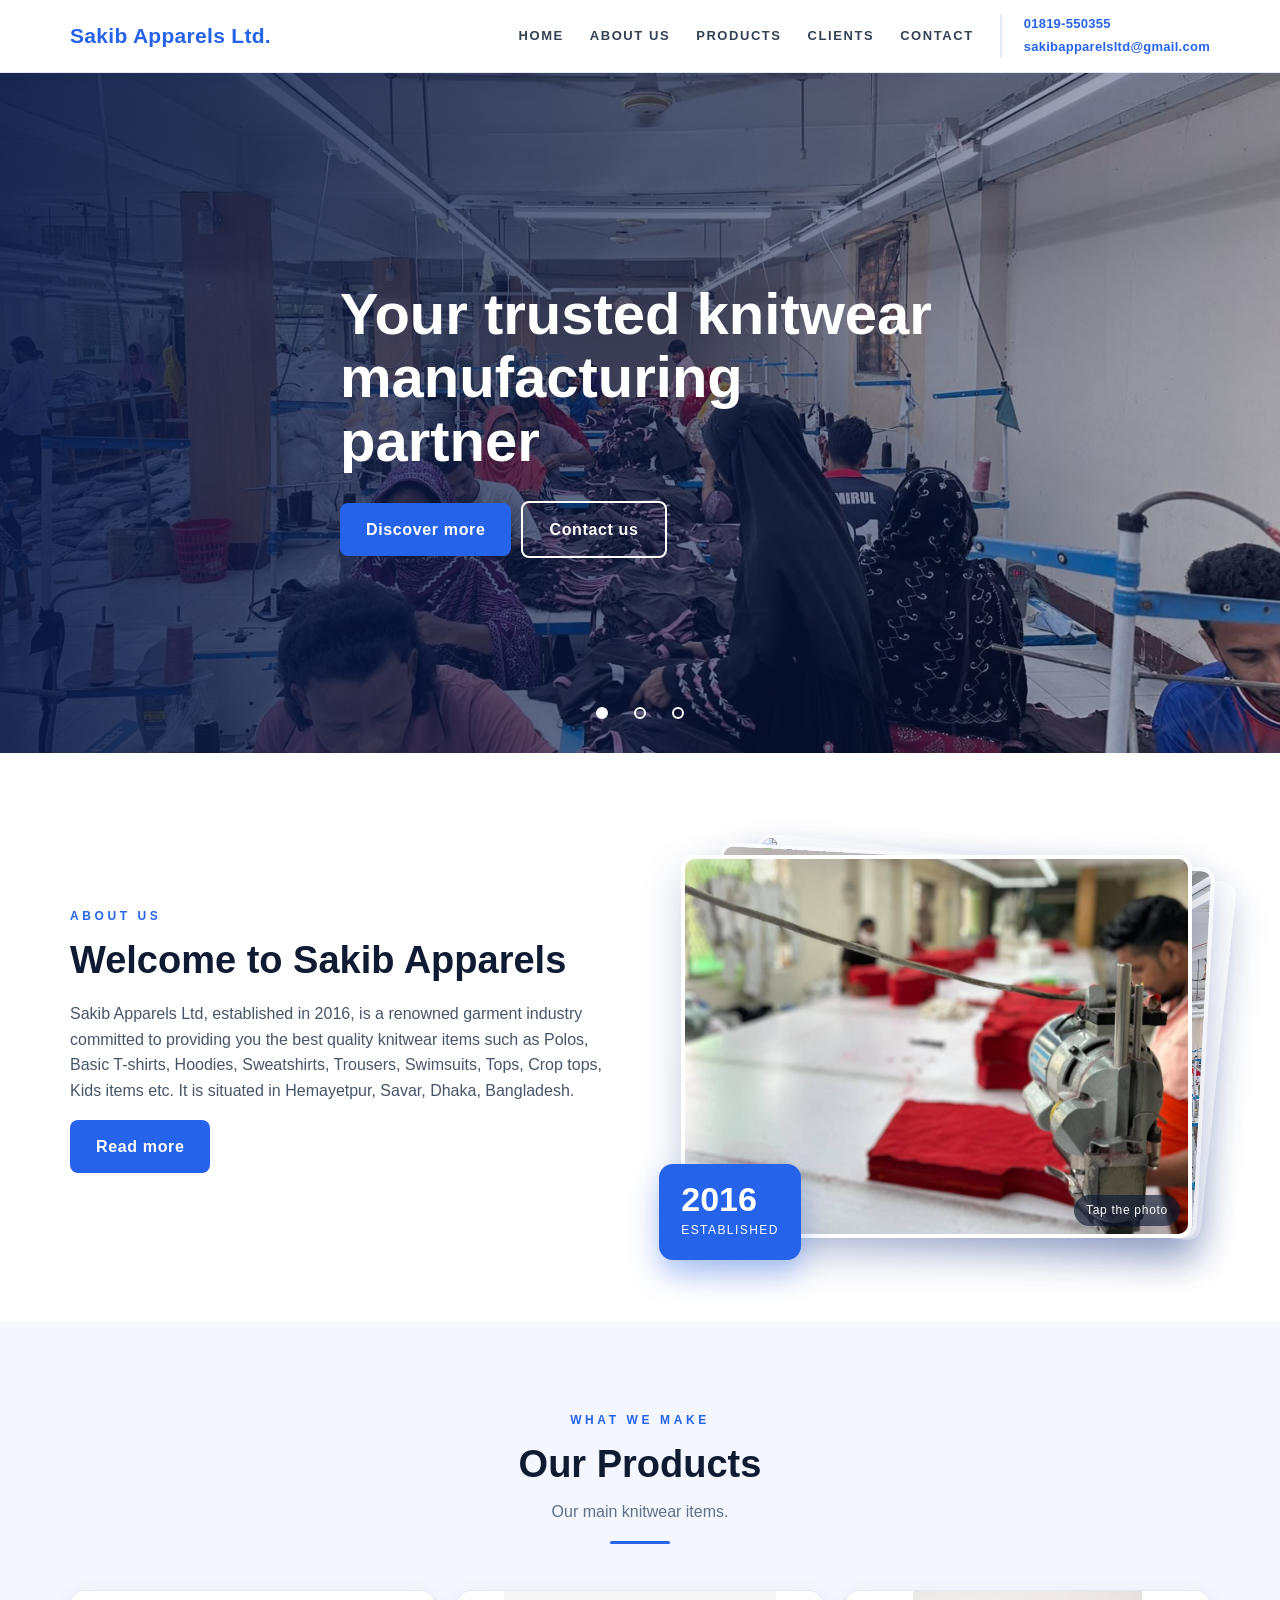
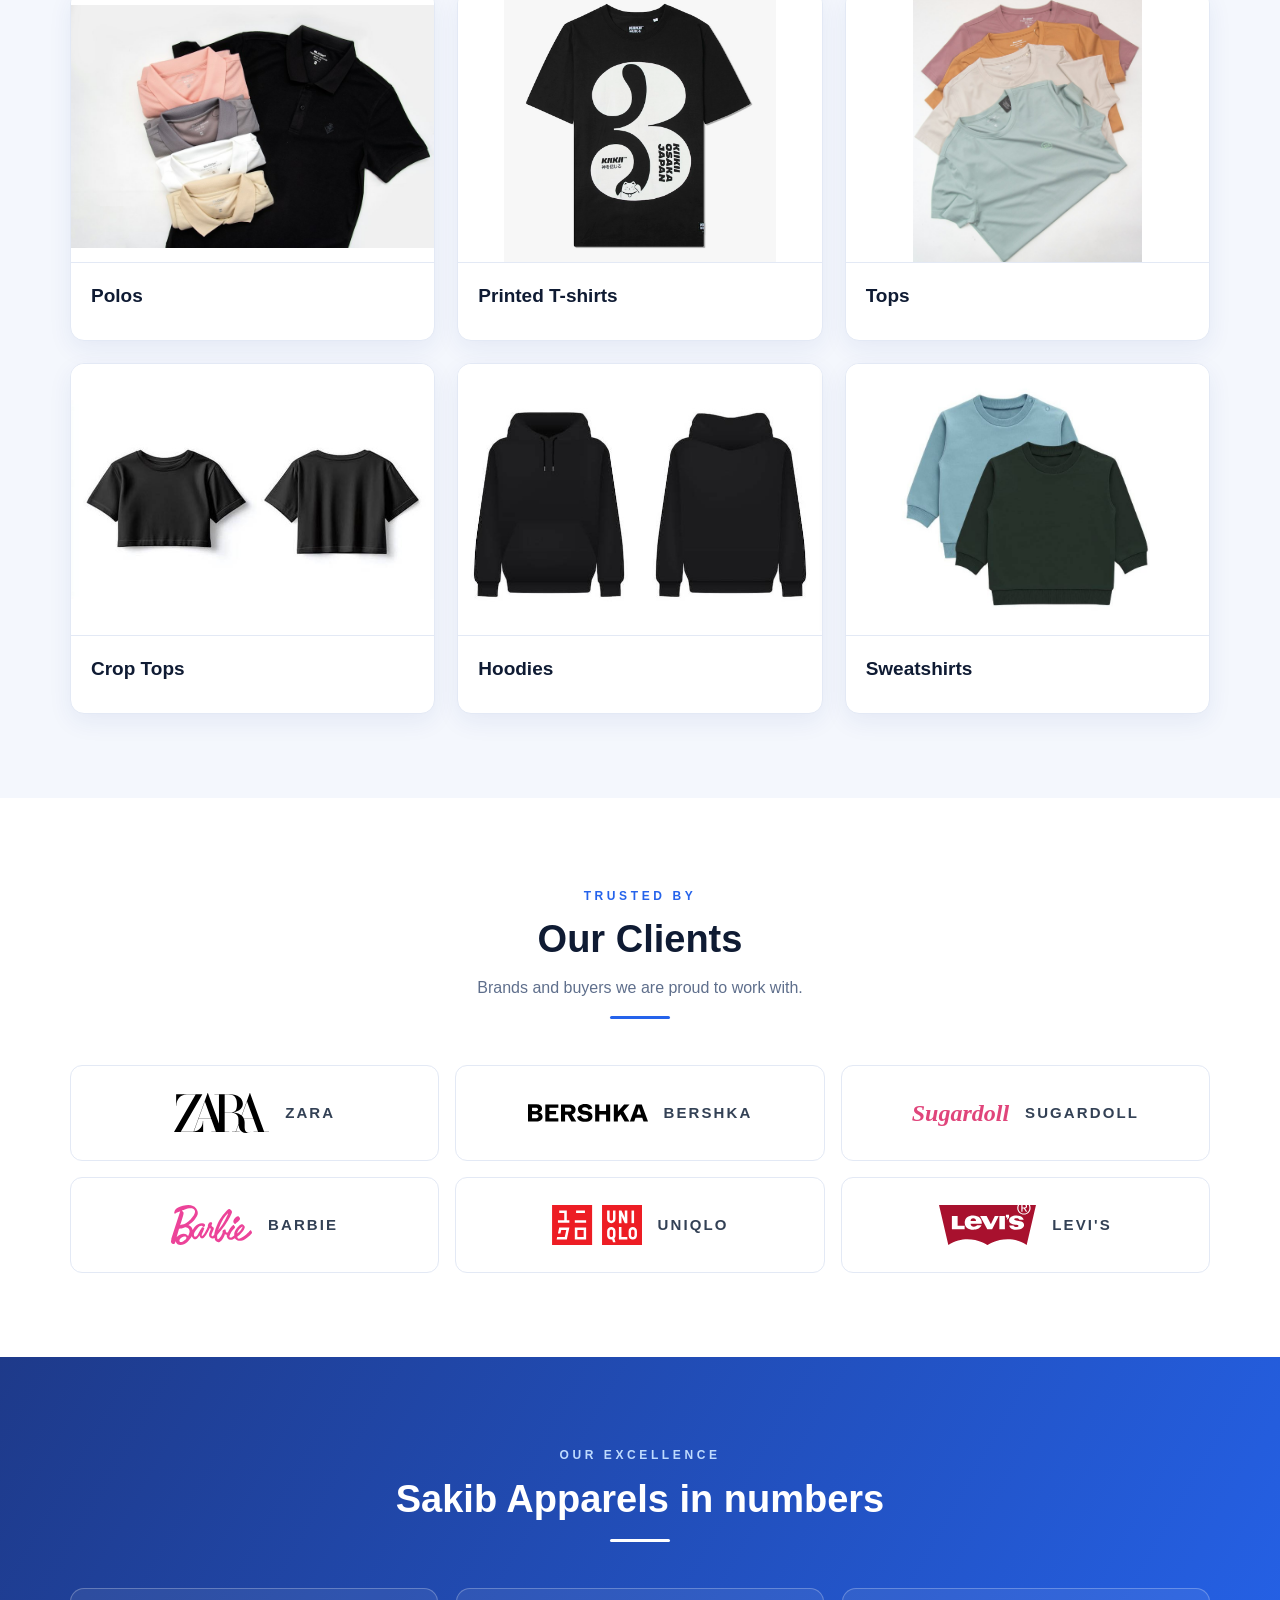
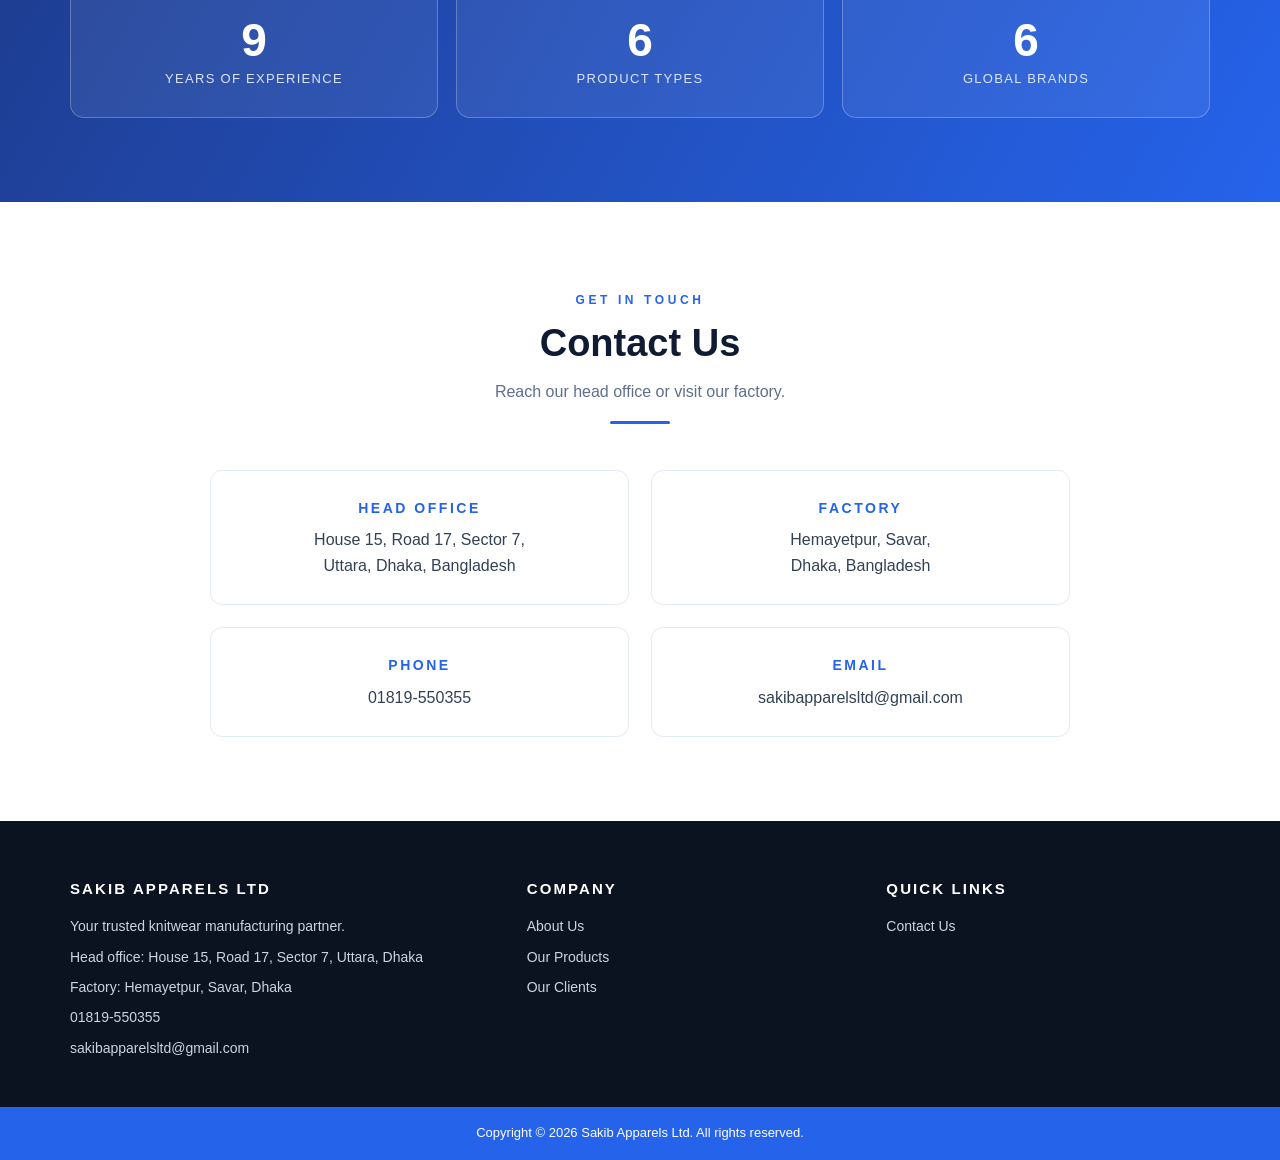
==== commit ea561ef7: "Add files via upload" ====
--- a/index.html
+++ b/index.html
@@ -27,6 +27,11 @@
 .navc{display:flex;flex-direction:column;gap:2px;padding-left:22px;border-left:2px solid var(--line)}
 .navc a{text-transform:none;letter-spacing:.02em;font-size:13px;color:var(--blue)}
 .navc a:hover{color:var(--deep)}
+.mcontact{display:none}
+@media(max-width:900px){
+  .mcontact{display:flex;justify-content:center;flex-wrap:wrap;gap:4px 18px;padding:7px 16px;background:var(--soft);border-top:1px solid var(--line);font-size:13px;font-weight:700}
+  .mcontact a{color:var(--blue);text-decoration:none;white-space:nowrap}
+}
 @media(max-width:1180px) and (min-width:901px){nav{gap:18px}nav a{letter-spacing:.06em}}
 .burger{display:none;border:1px solid var(--line);background:#fff;border-radius:8px;padding:9px 12px;font-size:13px;font-weight:700;color:var(--blue);cursor:pointer}
 
@@ -137,11 +142,12 @@
 /* phones and tablets */
 @media(max-width:900px){
   .burger{display:block}
-  nav{position:absolute;top:72px;left:0;right:0;background:#fff;flex-direction:column;align-items:stretch;gap:0;border-bottom:1px solid var(--line);display:none;box-shadow:0 14px 24px rgba(30,58,138,.1)}
+  header{position:sticky}
+  nav{position:absolute;top:100%;left:0;right:0;background:#fff;flex-direction:column;align-items:stretch;gap:0;border-bottom:1px solid var(--line);display:none;box-shadow:0 14px 24px rgba(30,58,138,.1)}
   nav.open{display:flex}
   nav a{padding:15px 20px;border-top:1px solid var(--line)}
   nav a.cta{margin:12px 20px 16px;text-align:center}
-  .navc{padding:0;border-left:0;gap:0;background:var(--soft)}
+  .navc{display:none}
   .navc a{font-size:15px;font-weight:700}
   .welcome{grid-template-columns:1fr;gap:40px}
   .welcome .badge{left:12px;bottom:-18px}
@@ -171,7 +177,7 @@
   .strip .wrap{padding-top:6px;padding-bottom:6px}
   .strip .s-mail{display:none}
   header .wrap{height:60px}
-  nav{top:60px}
+
   .logo{font-size:18px}
   .burger{padding:10px 14px}
   /* hero: photo stays visible, text sits at the bottom on a soft dark fade */
@@ -230,7 +236,9 @@
     <span class="navc"><a href="tel:+8801819550355">01819-550355</a><a href="mailto:sakibapparelsltd@gmail.com">sakibapparelsltd@gmail.com</a></span>
 
   </nav>
-</div></header>
+</div>
+<div class="mcontact"><a href="tel:+8801819550355">01819-550355</a><a href="mailto:sakibapparelsltd@gmail.com">sakibapparelsltd@gmail.com</a></div>
+</header>
 
 <section class="hero" id="top">
   <div class="slide on" style="background-image:url('images/factory-1.jpg')"></div>
@@ -270,7 +278,7 @@
     <div class="prod"><img src="images/products/printed-tshirts.jpg" alt="Black printed T-shirt" loading="lazy"><div><h3>Printed T-shirts</h3></div></div>
     <div class="prod"><img src="images/products/tops.jpg" alt="Folded tops in pastel colours" loading="lazy"><div><h3>Tops</h3></div></div>
     <div class="prod"><img src="images/products/crop-tops.jpg" alt="Black crop top, front and back" loading="lazy"><div><h3>Crop Tops</h3></div></div>
-    <div class="prod"><img src="images/products/hoodies.jpg" alt="Hoodies on hangers" loading="lazy"><div><h3>Hoodies</h3></div></div>
+    <div class="prod"><img src="images/products/hoodies.jpg" alt="Black hoodie, front and back" loading="lazy"><div><h3>Hoodies</h3></div></div>
     <div class="prod"><img src="images/products/sweatshirts.jpg" alt="Light blue and dark green sweatshirts" loading="lazy"><div><h3>Sweatshirts</h3></div></div>
   </div>
   <p class="swipe-hint">Swipe to see more</p>
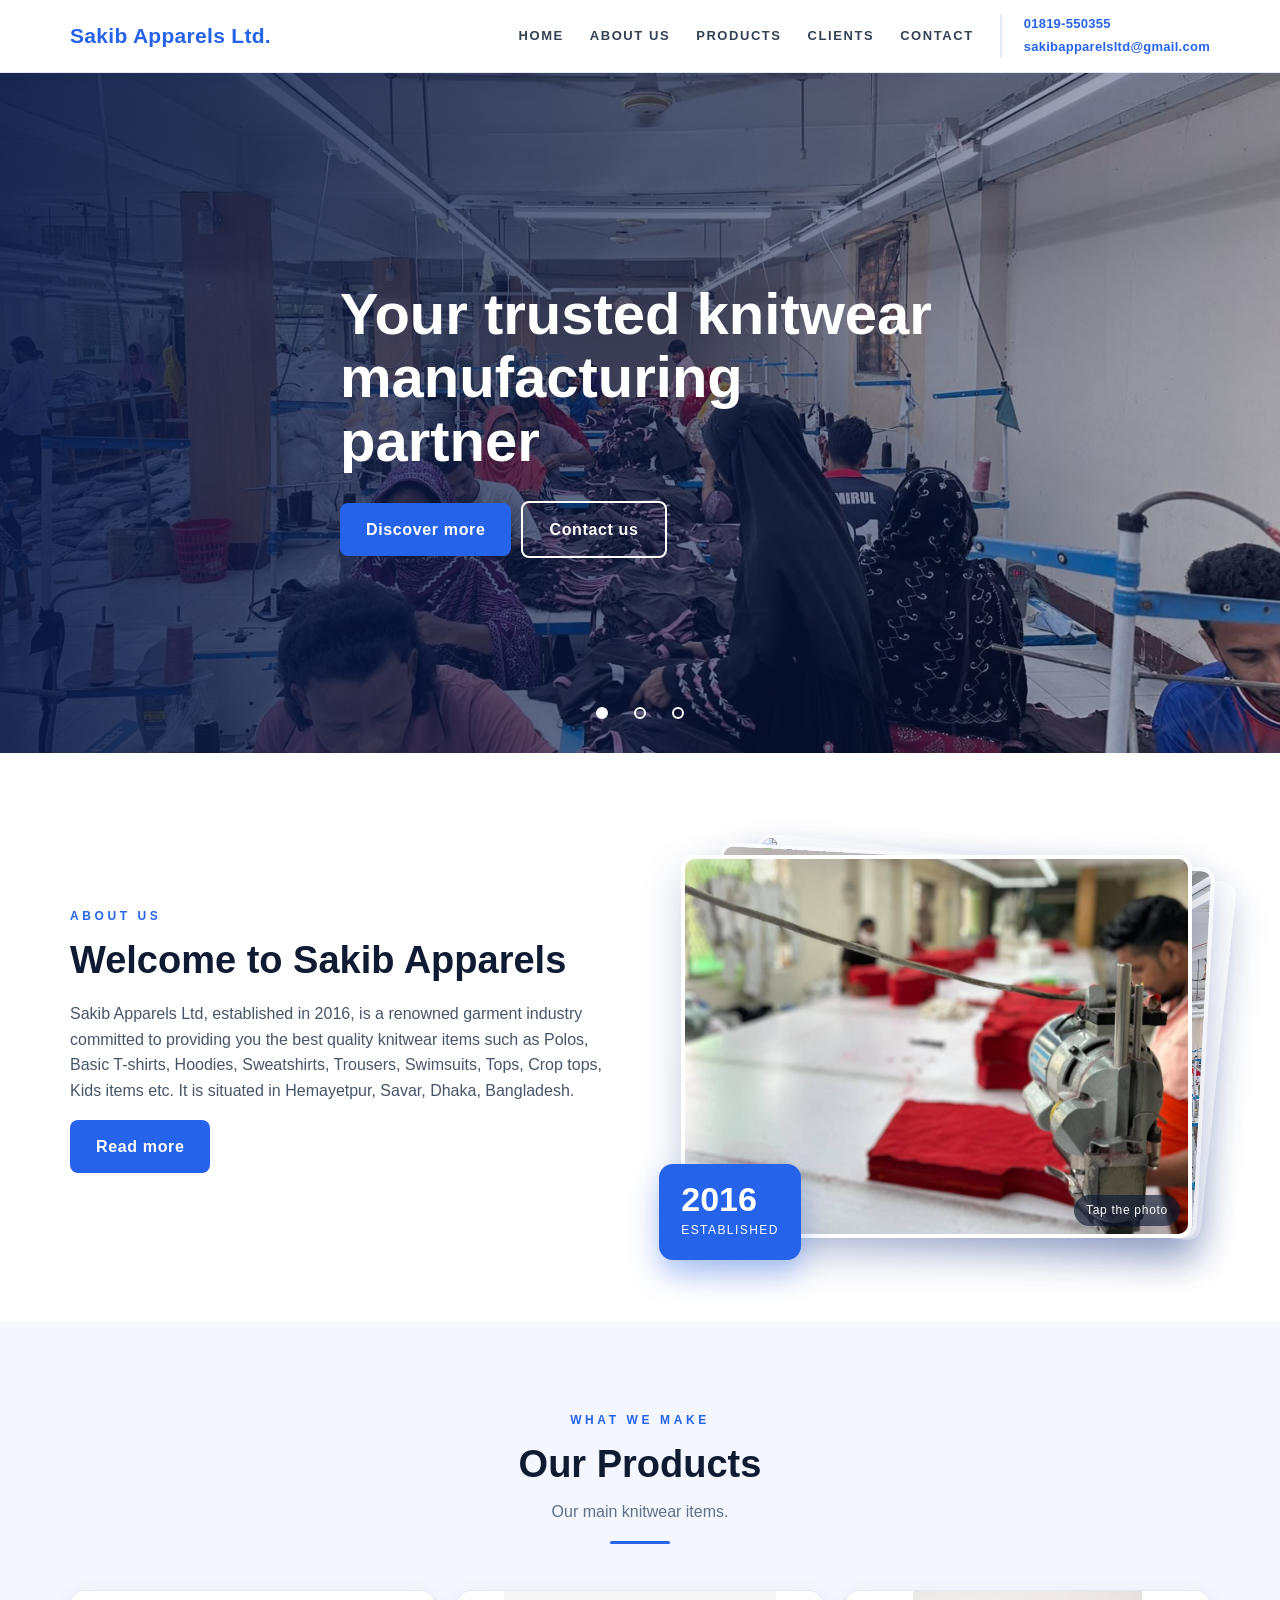
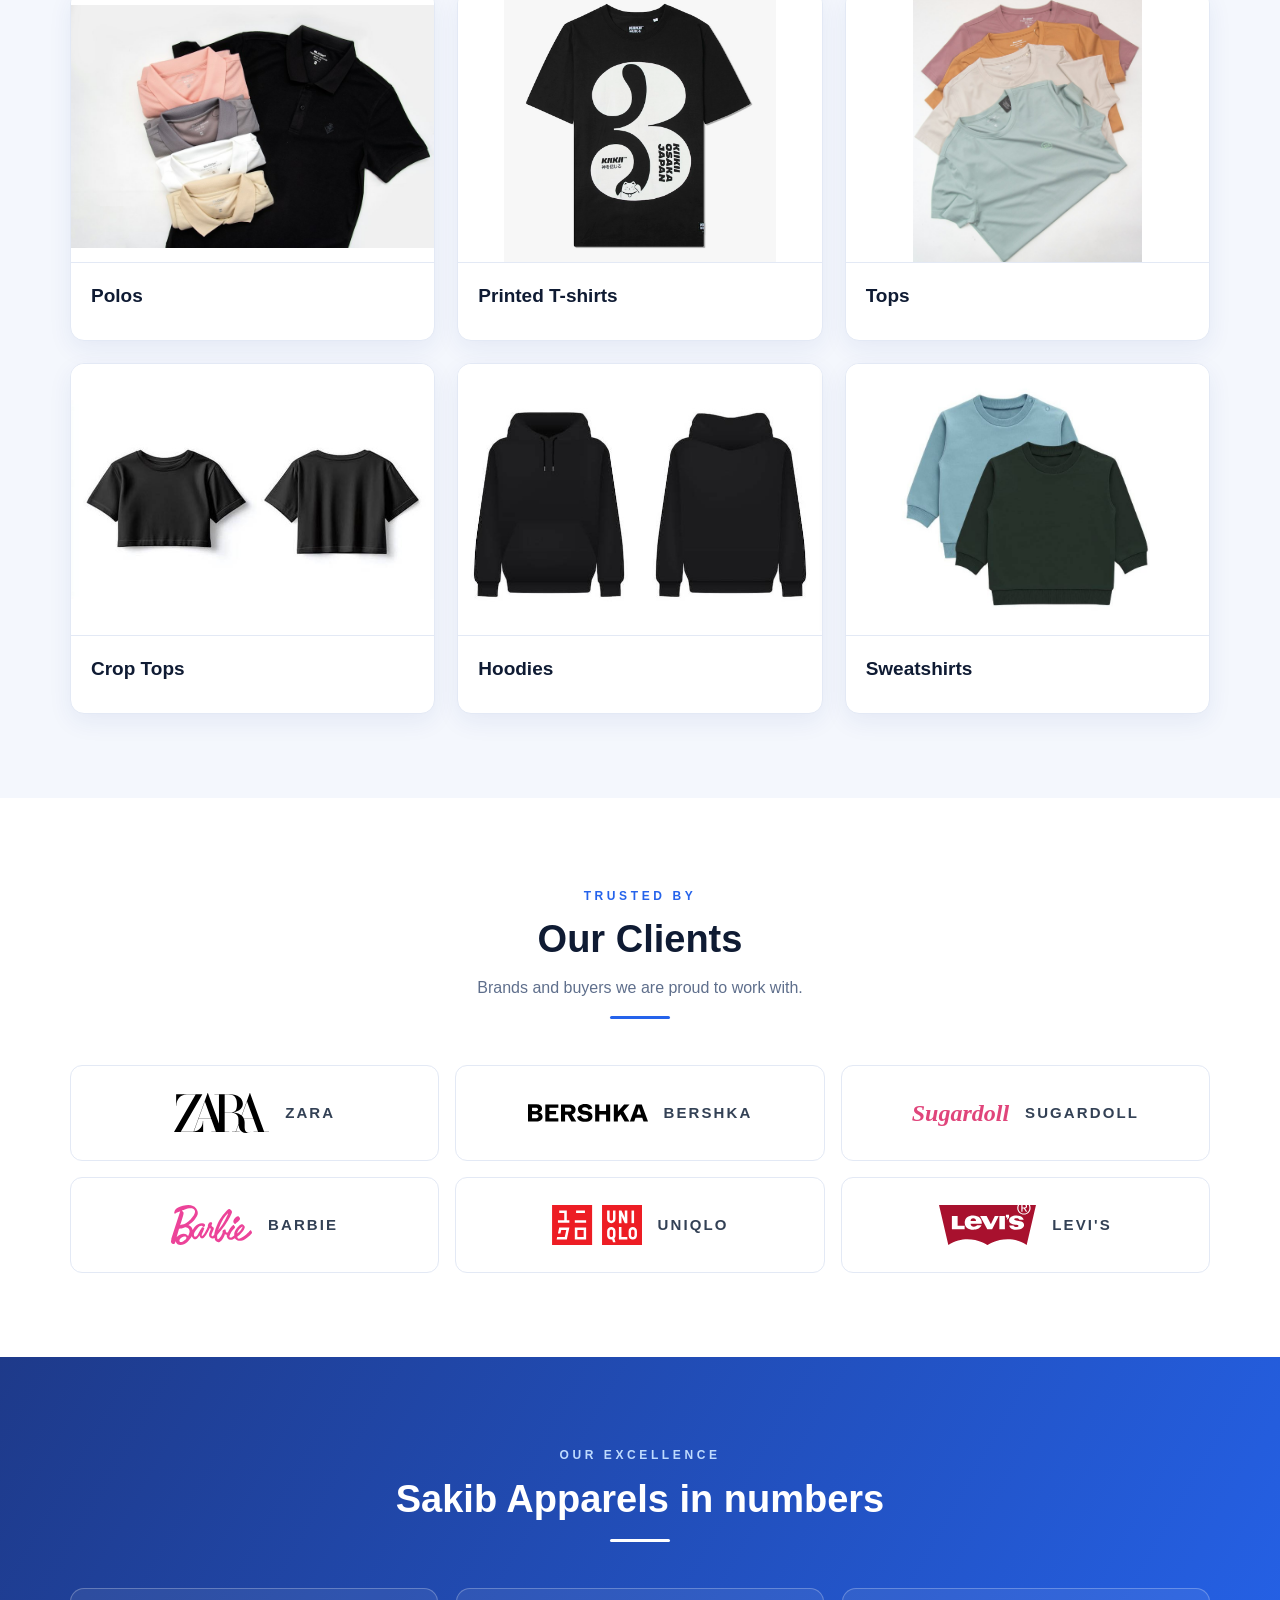
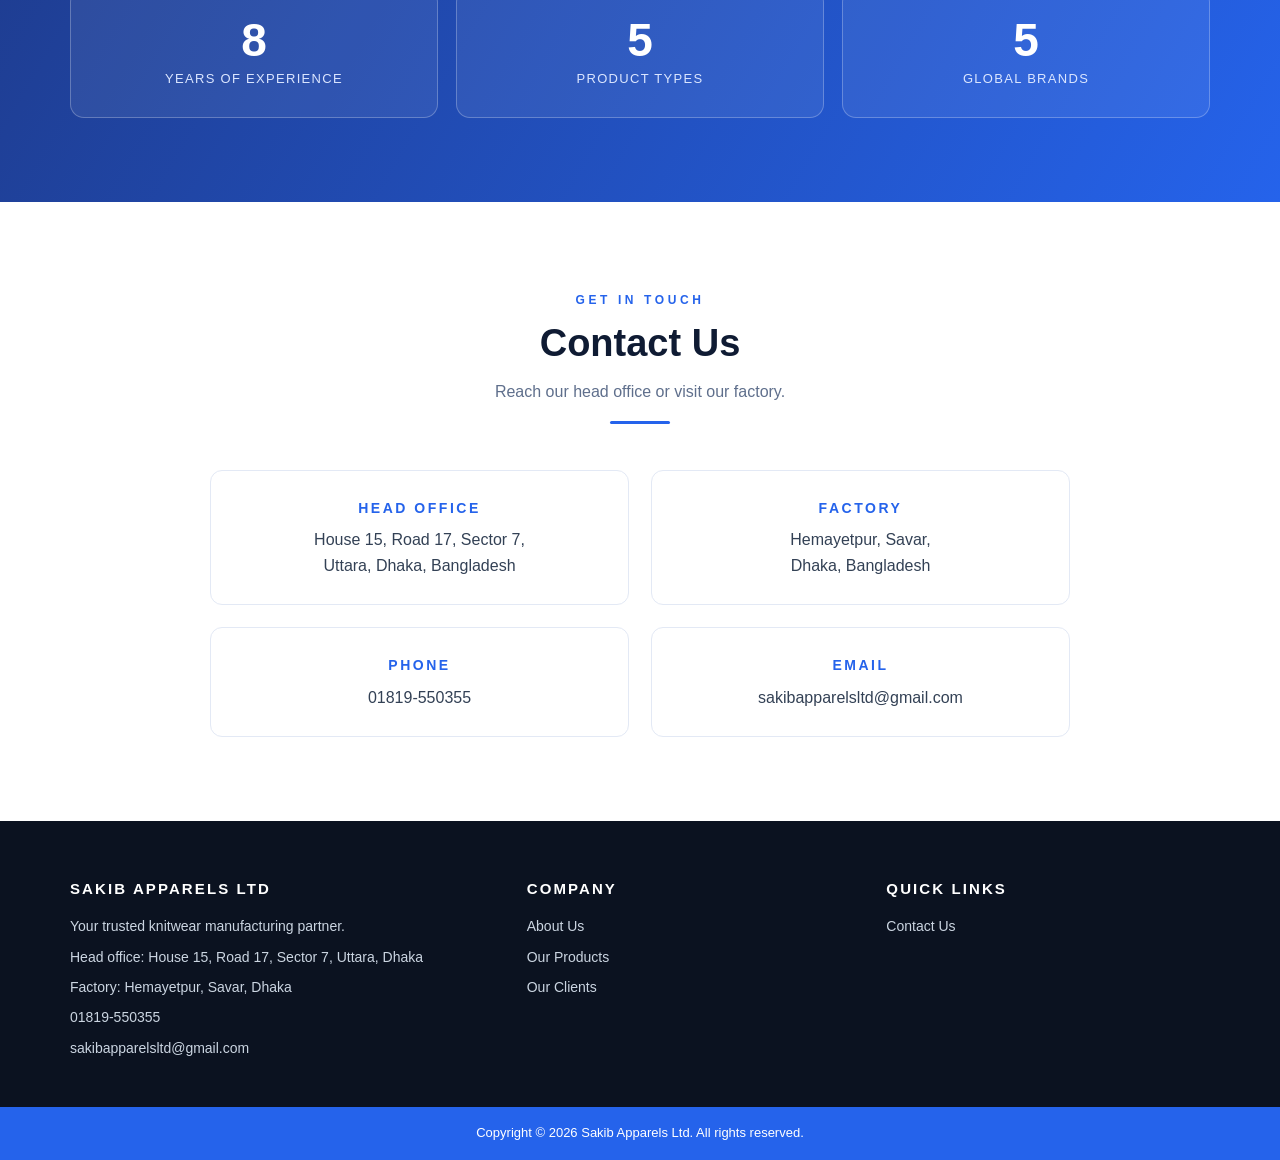
==== commit bc63865e: "Add files via upload" ====
--- a/index.html
+++ b/index.html
@@ -29,8 +29,8 @@
 .navc a:hover{color:var(--deep)}
 .mcontact{display:none}
 @media(max-width:900px){
-  .mcontact{display:flex;justify-content:center;flex-wrap:wrap;gap:4px 18px;padding:7px 16px;background:var(--soft);border-top:1px solid var(--line);font-size:13px;font-weight:700}
-  .mcontact a{color:var(--blue);text-decoration:none;white-space:nowrap}
+  .mcontact{display:flex;justify-content:center;flex-wrap:wrap;gap:4px 18px;padding:7px 16px;background:var(--blue);font-size:13px;font-weight:700}
+  .mcontact a{color:#fff;text-decoration:none;white-space:nowrap}
 }
 @media(max-width:1180px) and (min-width:901px){nav{gap:18px}nav a{letter-spacing:.06em}}
 .burger{display:none;border:1px solid var(--line);background:#fff;border-radius:8px;padding:9px 12px;font-size:13px;font-weight:700;color:var(--blue);cursor:pointer}
@@ -228,7 +228,9 @@
 </style></head><body>
 
 
-<header><div class="wrap">
+<header>
+<div class="mcontact"><a href="tel:+8801819550355">01819-550355</a><a href="mailto:sakibapparelsltd@gmail.com">sakibapparelsltd@gmail.com</a></div>
+<div class="wrap">
   <a class="logo" href="#top">Sakib Apparels Ltd.</a>
   <button class="burger" id="burger" aria-expanded="false" aria-controls="nav">Menu</button>
   <nav id="nav">
@@ -237,7 +239,6 @@
 
   </nav>
 </div>
-<div class="mcontact"><a href="tel:+8801819550355">01819-550355</a><a href="mailto:sakibapparelsltd@gmail.com">sakibapparelsltd@gmail.com</a></div>
 </header>
 
 <section class="hero" id="top">
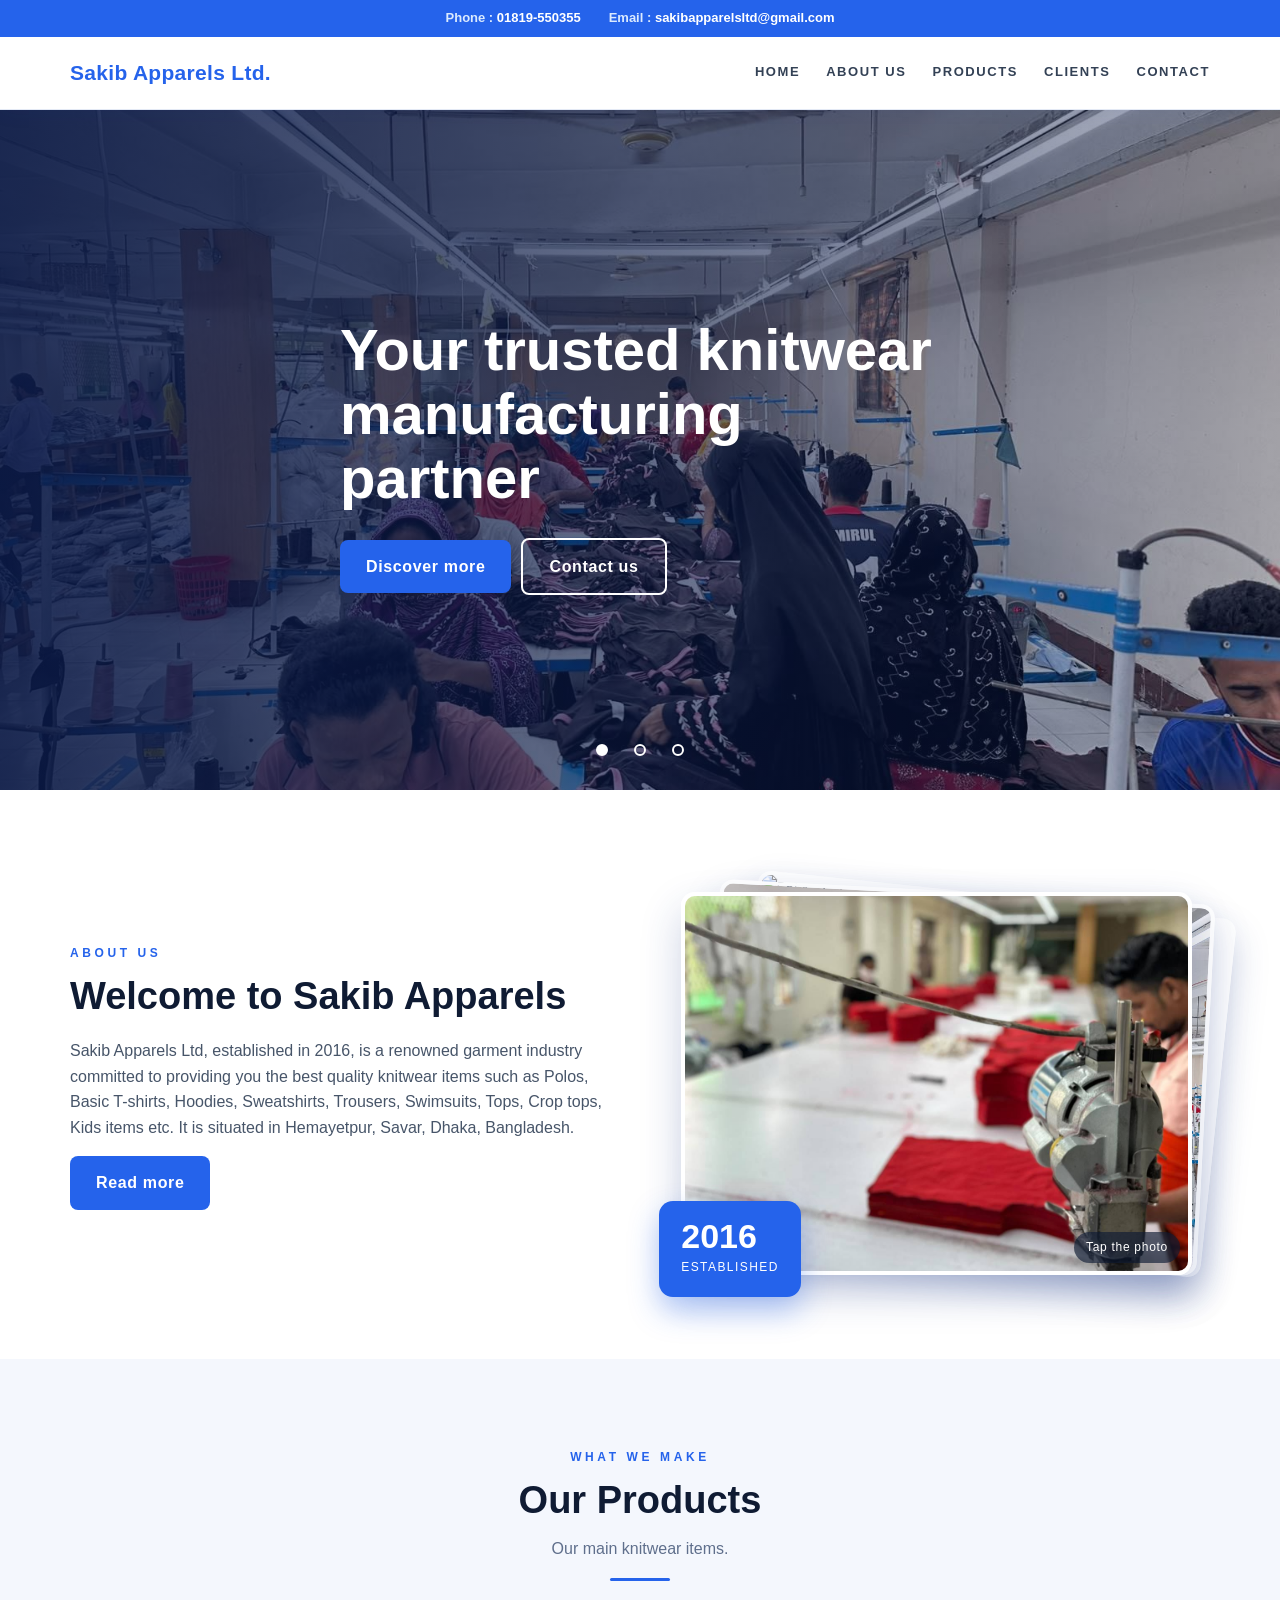
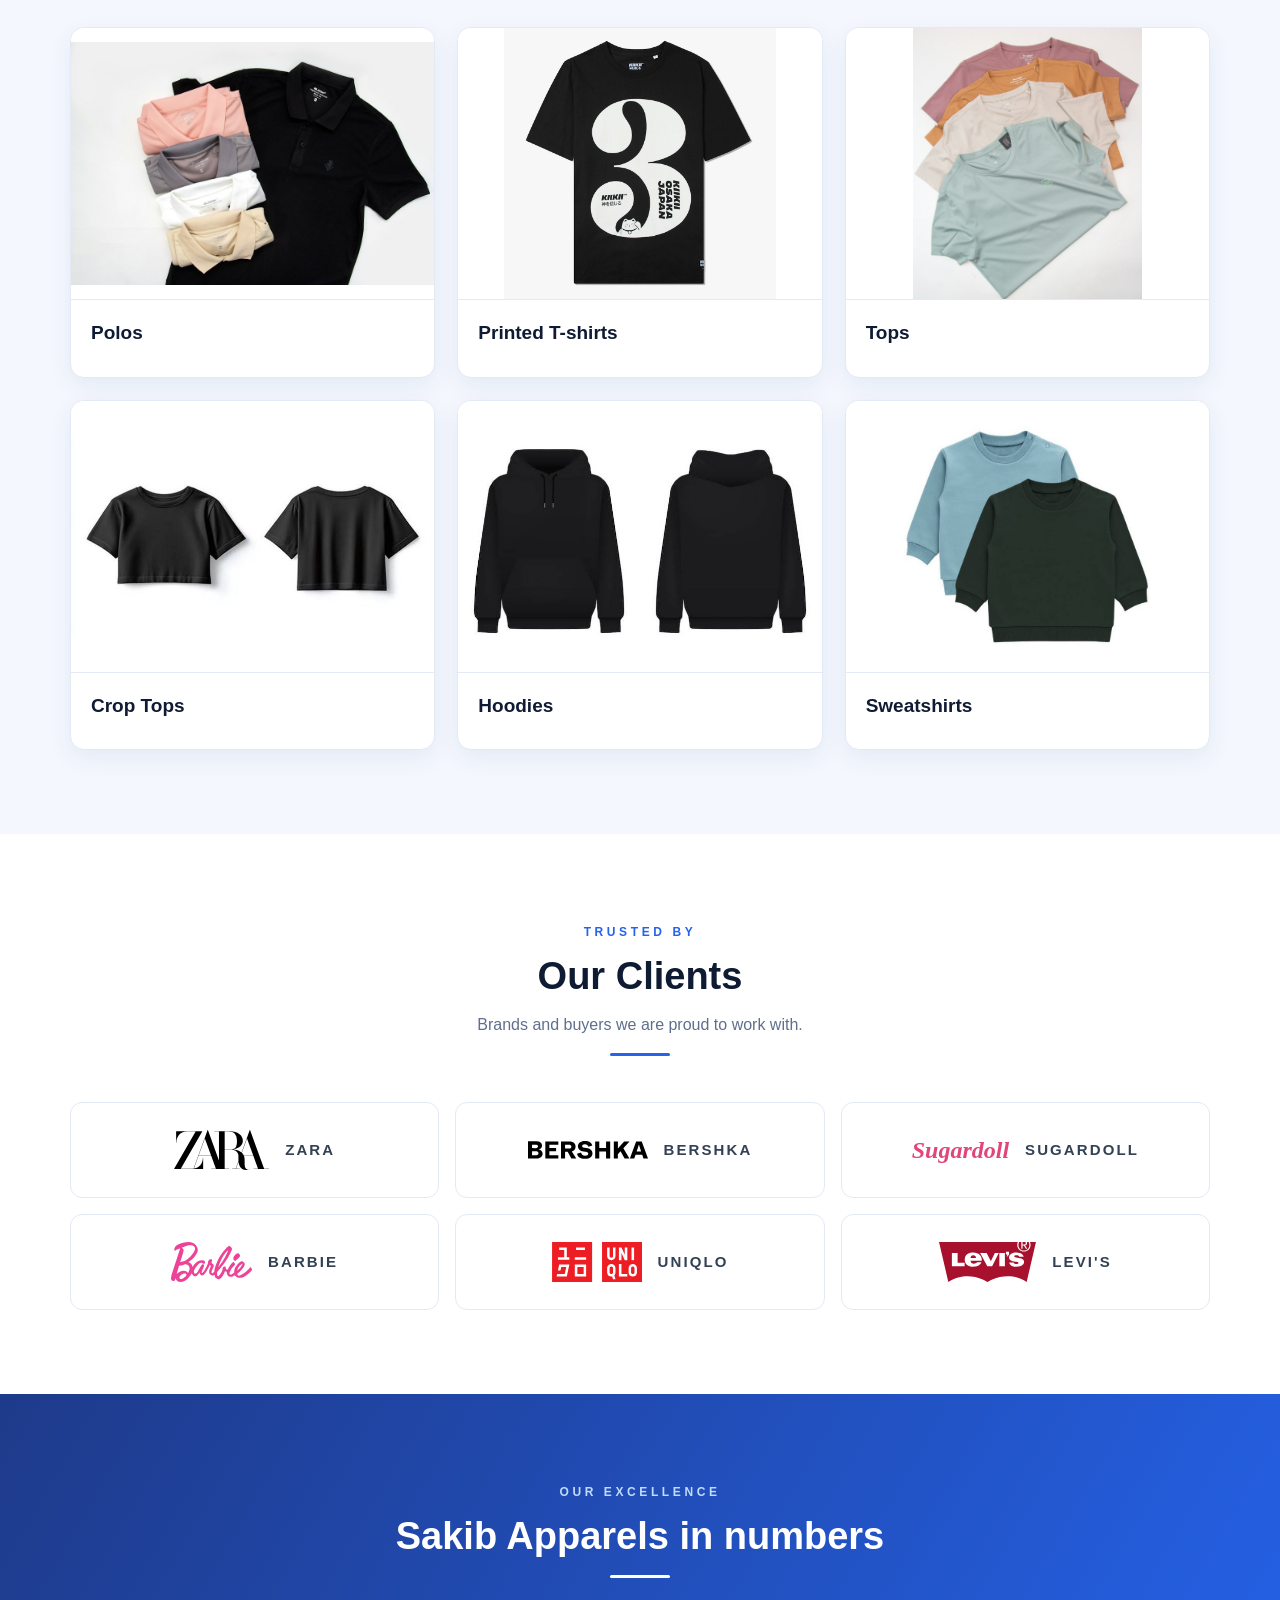
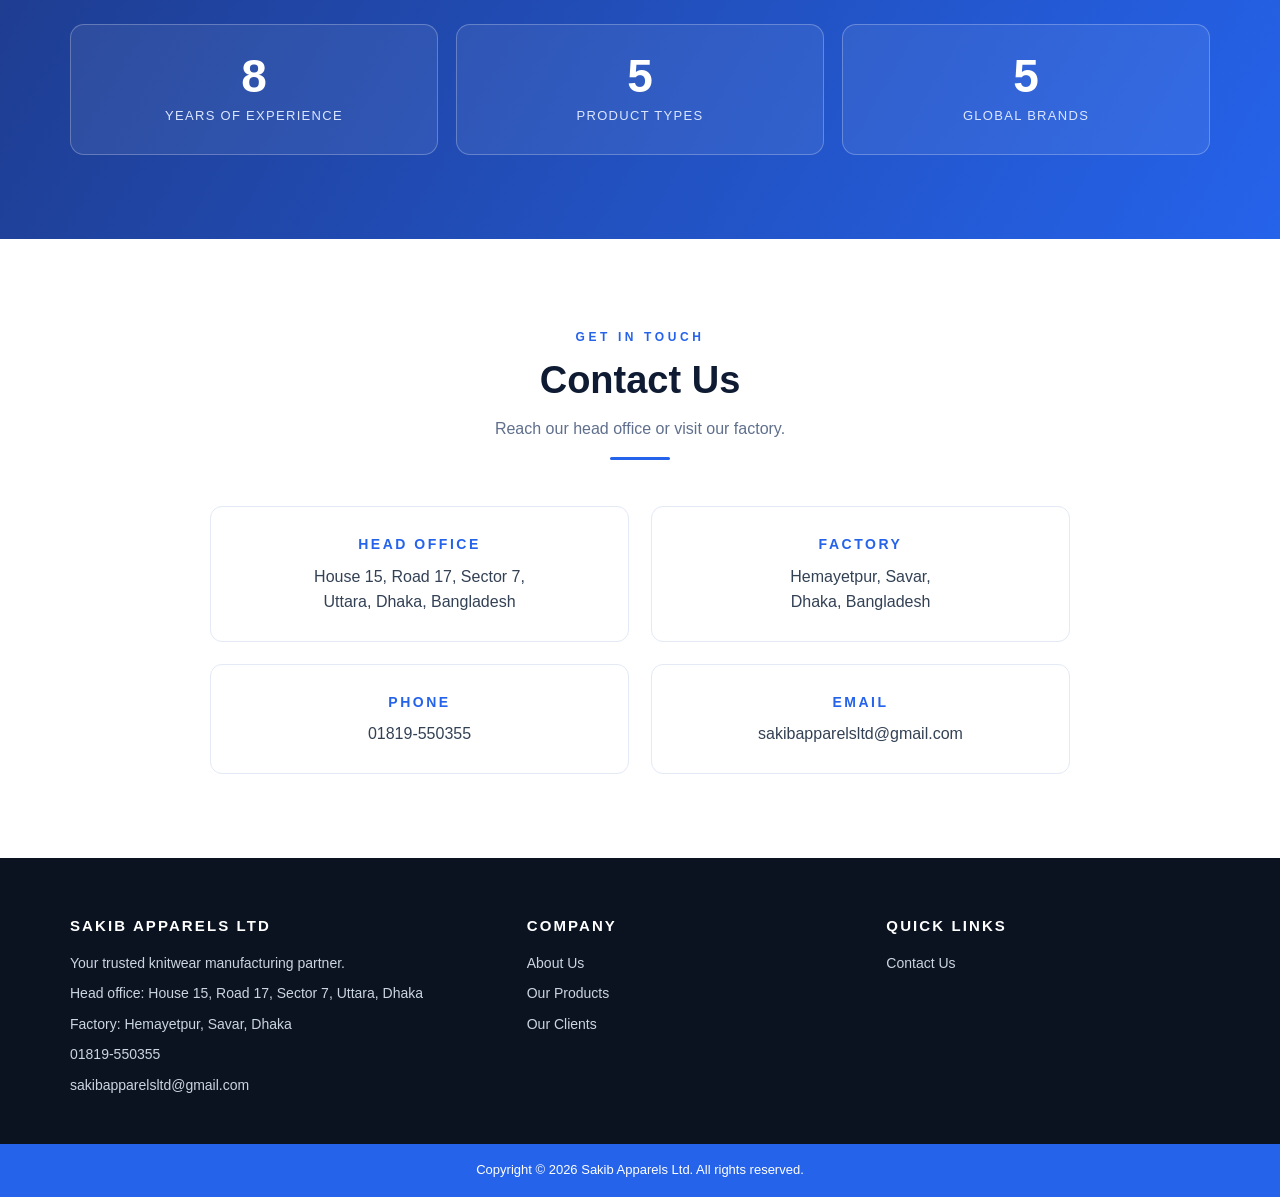
==== commit ba5275d5: "Add files via upload" ====
--- a/index.html
+++ b/index.html
@@ -27,11 +27,11 @@
 .navc{display:flex;flex-direction:column;gap:2px;padding-left:22px;border-left:2px solid var(--line)}
 .navc a{text-transform:none;letter-spacing:.02em;font-size:13px;color:var(--blue)}
 .navc a:hover{color:var(--deep)}
-.mcontact{display:none}
-@media(max-width:900px){
-  .mcontact{display:flex;justify-content:center;flex-wrap:wrap;gap:4px 18px;padding:7px 16px;background:var(--blue);font-size:13px;font-weight:700}
-  .mcontact a{color:#fff;text-decoration:none;white-space:nowrap}
-}
+.mcontact{display:flex;justify-content:center;flex-wrap:wrap;gap:4px 28px;padding:8px 16px;background:var(--blue);color:#dbeafe;font-size:13px;font-weight:700}
+.mcontact span{white-space:nowrap}
+.mcontact a{color:#fff;text-decoration:none}
+.mcontact a:hover{text-decoration:underline}
+@media(max-width:600px){.mcontact{gap:2px 18px;font-size:12px;padding:7px 12px}}
 @media(max-width:1180px) and (min-width:901px){nav{gap:18px}nav a{letter-spacing:.06em}}
 .burger{display:none;border:1px solid var(--line);background:#fff;border-radius:8px;padding:9px 12px;font-size:13px;font-weight:700;color:var(--blue);cursor:pointer}
 
@@ -229,13 +229,12 @@
 
 
 <header>
-<div class="mcontact"><a href="tel:+8801819550355">01819-550355</a><a href="mailto:sakibapparelsltd@gmail.com">sakibapparelsltd@gmail.com</a></div>
+<div class="mcontact"><span>Phone : <a href="tel:+8801819550355">01819-550355</a></span><span>Email : <a href="mailto:sakibapparelsltd@gmail.com">sakibapparelsltd@gmail.com</a></span></div>
 <div class="wrap">
   <a class="logo" href="#top">Sakib Apparels Ltd.</a>
   <button class="burger" id="burger" aria-expanded="false" aria-controls="nav">Menu</button>
   <nav id="nav">
     <a href="#top">Home</a><a href="#about">About Us</a><a href="#products">Products</a><a href="#clients">Clients</a><a href="#contact">Contact</a>
-    <span class="navc"><a href="tel:+8801819550355">01819-550355</a><a href="mailto:sakibapparelsltd@gmail.com">sakibapparelsltd@gmail.com</a></span>
 
   </nav>
 </div>
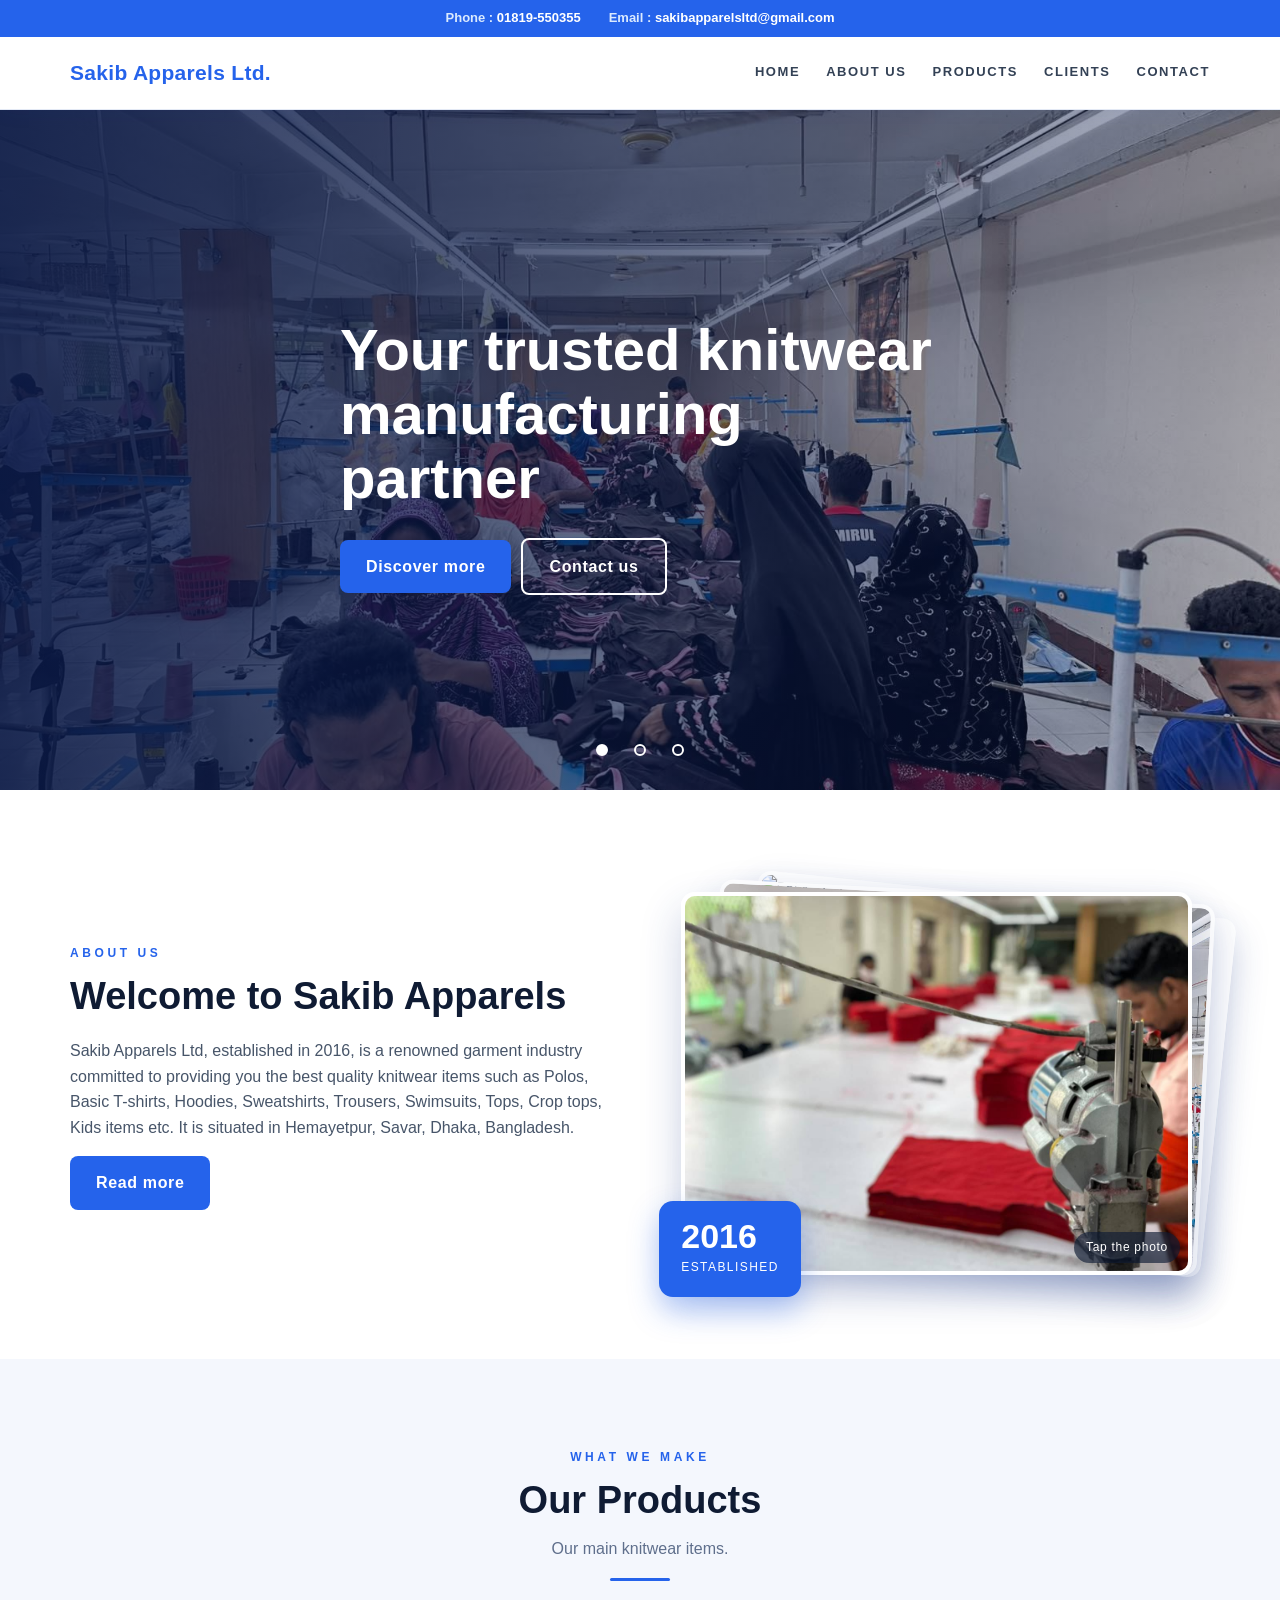
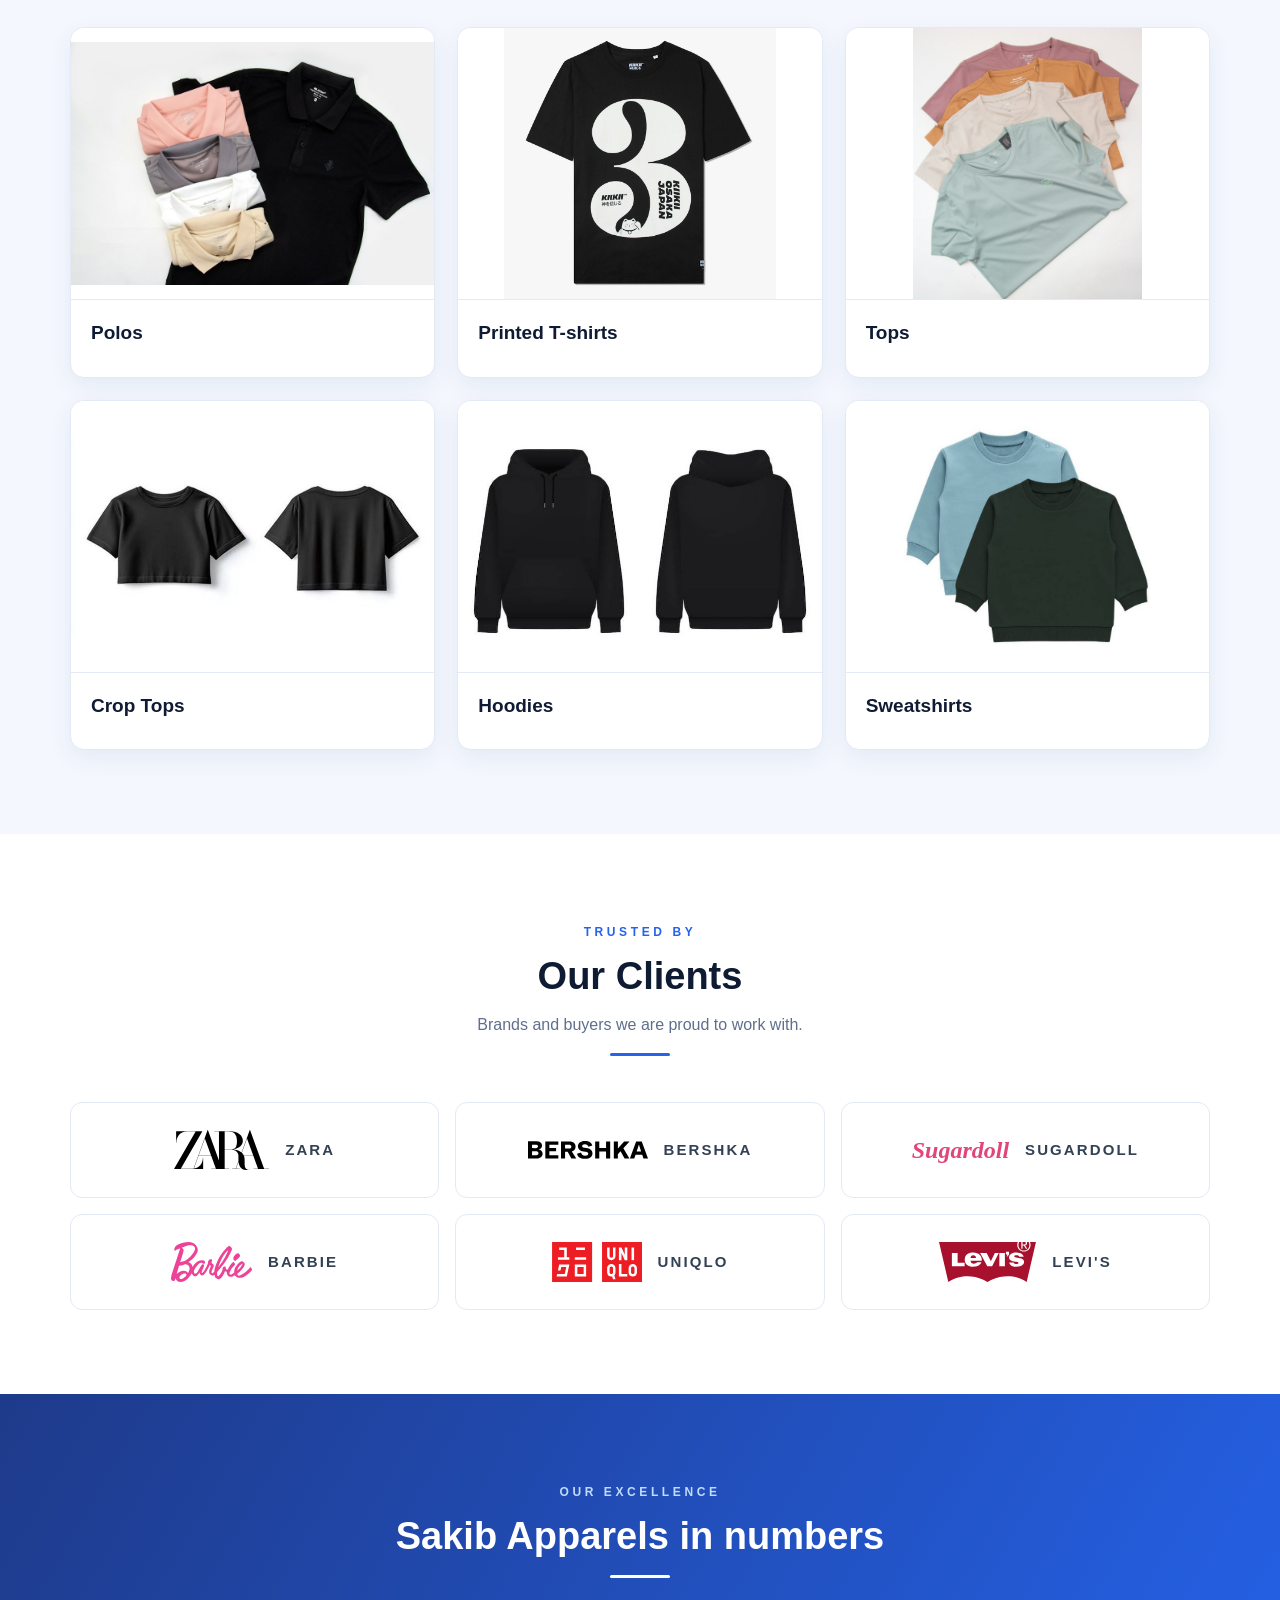
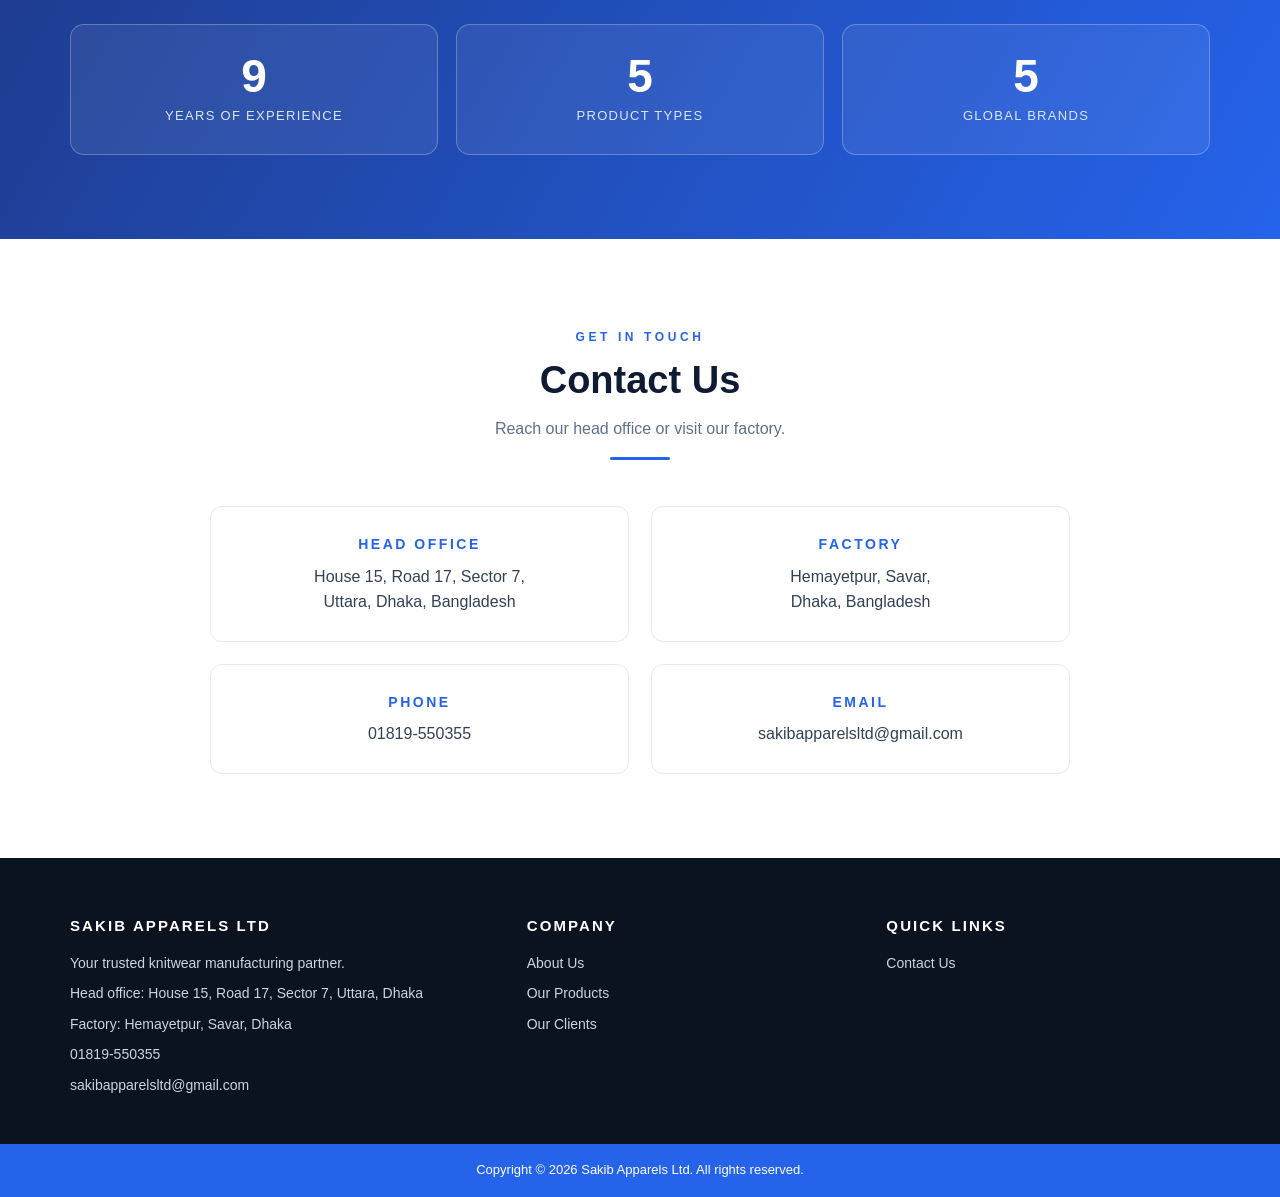
==== commit a2365fd6: "Add files via upload" ====
--- a/index.html
+++ b/index.html
@@ -225,6 +225,47 @@
 /* space between the hero heading and the buttons */
 .hero h1{margin-bottom:28px}
 @media(max-width:600px){.hero h1{margin-bottom:22px}}
+
+/* ===== sections added in the editor ===== */
+.csec.bg-white{background:#fff}.csec.bg-soft{background:var(--soft)}
+.csec.bg-blue{background:linear-gradient(120deg,var(--deep),var(--blue));color:#fff}.csec.bg-blue .csec-txt p{color:#e2e8f0}
+.csec-in{display:grid;gap:44px;align-items:center}
+.csec-in.lay-left{grid-template-columns:1fr 1fr}
+.csec-in.lay-right{grid-template-columns:1fr 1fr}.csec-in.lay-right .csec-img{order:2}
+.csec-in.lay-top,.csec-in.lay-bottom{grid-template-columns:1fr;max-width:860px;gap:26px}.csec-in.lay-bottom .csec-img{order:2}
+.csec-in.lay-none{grid-template-columns:1fr;max-width:820px;text-align:center}
+.csec-img img{width:100%;max-height:520px;object-fit:cover;border-radius:14px;box-shadow:0 18px 40px rgba(30,58,138,.18);display:block}
+.csec-in.lay-top .csec-img img,.csec-in.lay-bottom .csec-img img{max-height:440px}
+.csec-txt h2{font-size:clamp(26px,3.4vw,36px);line-height:1.2;margin:0 0 16px}
+.csec-txt p{color:#475569;margin:0 0 14px;white-space:normal;font-size:17px;line-height:1.65}
+@media(max-width:760px){.csec-in.lay-left,.csec-in.lay-right{grid-template-columns:1fr;gap:24px}.csec-in.lay-right .csec-img{order:0}}
+
+/* ===== editing mode (inside link/editor) ===== */
+.site-editing [data-edit]{outline:1px dashed rgba(37,99,235,.45);outline-offset:3px;border-radius:3px;cursor:text;min-width:20px}
+.site-editing [data-edit]:hover{outline:2px dashed #2563eb}
+.site-editing [data-edit]:focus{outline:2px solid #2563eb;background:rgba(219,234,254,.5)}
+.site-editing [data-edit].edited{outline:2px solid #f59e0b;background:rgba(254,243,199,.55)}
+.site-editing .stats [data-edit]:focus,.site-editing .hero [data-edit]:focus,.site-editing .bg-blue [data-edit]:focus{background:rgba(255,255,255,.15)}
+.ed-add{display:flex;justify-content:center;padding:10px 0;background:repeating-linear-gradient(90deg,#cbd5e1 0 8px,transparent 8px 16px) center/100% 2px no-repeat}
+.ed-add button,.ed-tools button{font:700 13px Arial,sans-serif;border-radius:999px;cursor:pointer}
+.ed-add button{background:#fff;color:#2563eb;border:2px solid #2563eb;padding:8px 18px}
+.ed-add button:hover{background:#2563eb;color:#fff}
+section[data-custom]{position:relative}
+.ed-tools{position:absolute;top:10px;right:10px;z-index:5;display:flex;gap:6px;flex-wrap:wrap;justify-content:flex-end}
+.ed-tools button{background:#0f1b33;color:#fff;border:0;padding:8px 14px;box-shadow:0 4px 12px rgba(0,0,0,.2)}
+.ed-tools button.del{background:#dc2626}
+.site-editing body > section{position:relative}
+.ed-drag{position:absolute;top:10px;left:10px;z-index:6;font:700 13px Arial,sans-serif;background:#2563eb;color:#fff;border:0;border-radius:999px;padding:8px 14px;cursor:grab;touch-action:none;box-shadow:0 4px 12px rgba(0,0,0,.25)}
+.ed-drag:active{cursor:grabbing}
+.ed-dragging{opacity:.45;outline:3px dashed #2563eb;outline-offset:-3px}
+.ed-img{display:block;margin:8px auto 0;font:700 13px Arial,sans-serif;background:#0f1b33;color:#fff;border:0;border-radius:999px;padding:7px 16px;cursor:pointer;box-shadow:0 3px 10px rgba(0,0,0,.2);position:relative;z-index:6}
+.ed-img:hover{background:#2563eb}
+.ed-img-hero{position:absolute;left:20px;bottom:56px;margin:0;z-index:7}
+.site-editing .prod .ed-img{margin:8px auto}
+.site-editing .client{flex-wrap:wrap;height:auto;min-height:96px;padding:10px}
+.site-editing .client .ed-img{flex-basis:100%;margin-top:6px;padding:5px 12px;font-size:12px;width:max-content;margin-left:auto;margin-right:auto}
+.site-editing .stack + .ed-img{margin-top:18px}
+.ed-line{position:absolute;left:0;right:0;height:6px;background:#2563eb;border-radius:3px;z-index:60;box-shadow:0 0 0 3px rgba(37,99,235,.25);pointer-events:none}
 </style></head><body>
 
 
@@ -241,30 +282,30 @@
 </header>
 
 <section class="hero" id="top">
-  <div class="slide on" style="background-image:url('images/factory-1.jpg')"></div>
-  <div class="slide" style="background-image:url('https://images.unsplash.com/photo-1770196009760-bead9eb10514?auto=format&fit=crop&w=1800&q=70')"></div>
-  <div class="slide" style="background-image:url('images/factory-cutting.jpg');background-position:50% 65%"></div>
+  <div data-img-edit="hero.s1" class="slide on" style="background-image:url('images/factory-1.jpg')"></div>
+  <div data-img-edit="hero.s2" class="slide" style="background-image:url('https://images.unsplash.com/photo-1770196009760-bead9eb10514?auto=format&fit=crop&w=1800&q=70')"></div>
+  <div data-img-edit="hero.s3" class="slide" style="background-image:url('images/factory-cutting.jpg');background-position:50% 65%"></div>
   <div class="wrap copy">
-    <h1>Your trusted knitwear manufacturing partner</h1>
-    <div><a class="btn" href="#about">Discover more</a><a class="btn ghost" href="#contact">Contact us</a></div>
+    <h1 data-edit="hero.title">Your trusted knitwear manufacturing partner</h1>
+    <div><a data-edit="hero.btn1" class="btn" href="#about">Discover more</a><a data-edit="hero.btn2" class="btn ghost" href="#contact">Contact us</a></div>
   </div>
   <div class="dots" id="dots"></div>
 </section>
 
 <section class="block" id="about"><div class="wrap welcome">
   <div>
-    <small>About us</small>
-    <h2>Welcome to Sakib Apparels</h2>
-    <p>Sakib Apparels Ltd, established in 2016, is a renowned garment industry committed to providing you the best quality knitwear items such as Polos, Basic T-shirts, Hoodies, Sweatshirts, Trousers, Swimsuits, Tops, Crop tops, Kids items etc. It is situated in Hemayetpur, Savar, Dhaka, Bangladesh.</p>
-    <a class="btn" href="#contact">Read more</a>
+    <small data-edit="about.small">About us</small>
+    <h2 data-edit="about.title">Welcome to Sakib Apparels</h2>
+    <p data-edit="about.text">Sakib Apparels Ltd, established in 2016, is a renowned garment industry committed to providing you the best quality knitwear items such as Polos, Basic T-shirts, Hoodies, Sweatshirts, Trousers, Swimsuits, Tops, Crop tops, Kids items etc. It is situated in Hemayetpur, Savar, Dhaka, Bangladesh.</p>
+    <a data-edit="about.btn" class="btn" href="#contact">Read more</a>
   </div>
   <div class="pic">
     <!-- photo stack: click to sweep the front photo away. data-num / data-label are the badge text for each photo -->
     <div class="stack" id="stack" role="button" tabindex="0" aria-label="Show next photo">
-      <img data-num="2016" data-label="Established" src="images/factory-cutting.jpg" alt="Cutting table at the Sakib Apparels factory" style="object-position:50% 70%">
-      <img data-num="10" data-label="Years of experience" src="images/factory-2.jpg" alt="Sewing line at the Sakib Apparels factory">
-      <img data-num="6" data-label="Product types" src="https://images.unsplash.com/photo-1768745888568-b3ef7c7ba366?auto=format&fit=crop&w=1100&q=70" alt="Fabric being sewn on an industrial machine">
-      <img data-num="6" data-label="Global brands" src="images/factory-3.jpg" alt="Sweatshirts on the sewing line at the Sakib Apparels factory">
+      <img data-img-edit="about.p1" data-num="2016" data-label="Established" src="images/factory-cutting.jpg" alt="Cutting table at the Sakib Apparels factory" style="object-position:50% 70%">
+      <img data-img-edit="about.p2" data-num="10" data-label="Years of experience" src="images/factory-2.jpg" alt="Sewing line at the Sakib Apparels factory">
+      <img data-img-edit="about.p3" data-num="6" data-label="Product types" src="https://images.unsplash.com/photo-1768745888568-b3ef7c7ba366?auto=format&fit=crop&w=1100&q=70" alt="Fabric being sewn on an industrial machine">
+      <img data-img-edit="about.p4" data-num="6" data-label="Global brands" src="images/factory-3.jpg" alt="Sweatshirts on the sewing line at the Sakib Apparels factory">
     </div>
     <div class="badge" id="badge" aria-live="polite"><b>2016</b><span>Established</span></div>
     <div class="taphint">Tap the photo</div>
@@ -272,58 +313,60 @@
 </div></section>
 
 <section class="block alt" id="products"><div class="wrap">
-  <div class="head"><small>What we make</small><h2>Our Products</h2><p>Our main knitwear items.</p><div class="bar"></div></div>
+  <div class="head"><small data-edit="products.small">What we make</small><h2 data-edit="products.title">Our Products</h2><p data-edit="products.sub">Our main knitwear items.</p><div class="bar"></div></div>
   <div class="products swipe"><!-- product photos: free Unsplash pictures on white, stored in images/products -->
-    <div class="prod"><img src="images/products/polos.jpg" alt="Stack of folded polo shirts" loading="lazy"><div><h3>Polos</h3></div></div>
-    <div class="prod"><img src="images/products/printed-tshirts.jpg" alt="Black printed T-shirt" loading="lazy"><div><h3>Printed T-shirts</h3></div></div>
-    <div class="prod"><img src="images/products/tops.jpg" alt="Folded tops in pastel colours" loading="lazy"><div><h3>Tops</h3></div></div>
-    <div class="prod"><img src="images/products/crop-tops.jpg" alt="Black crop top, front and back" loading="lazy"><div><h3>Crop Tops</h3></div></div>
-    <div class="prod"><img src="images/products/hoodies.jpg" alt="Black hoodie, front and back" loading="lazy"><div><h3>Hoodies</h3></div></div>
-    <div class="prod"><img src="images/products/sweatshirts.jpg" alt="Light blue and dark green sweatshirts" loading="lazy"><div><h3>Sweatshirts</h3></div></div>
+    <div class="prod"><img data-img-edit="products.i1" src="images/products/polos.jpg" alt="Stack of folded polo shirts" loading="lazy"><div><h3 data-edit="products.1">Polos</h3></div></div>
+    <div class="prod"><img data-img-edit="products.i2" src="images/products/printed-tshirts.jpg" alt="Black printed T-shirt" loading="lazy"><div><h3 data-edit="products.2">Printed T-shirts</h3></div></div>
+    <div class="prod"><img data-img-edit="products.i3" src="images/products/tops.jpg" alt="Folded tops in pastel colours" loading="lazy"><div><h3 data-edit="products.3">Tops</h3></div></div>
+    <div class="prod"><img data-img-edit="products.i4" src="images/products/crop-tops.jpg" alt="Black crop top, front and back" loading="lazy"><div><h3 data-edit="products.4">Crop Tops</h3></div></div>
+    <div class="prod"><img data-img-edit="products.i5" src="images/products/hoodies.jpg" alt="Black hoodie, front and back" loading="lazy"><div><h3 data-edit="products.5">Hoodies</h3></div></div>
+    <div class="prod"><img data-img-edit="products.i6" src="images/products/sweatshirts.jpg" alt="Light blue and dark green sweatshirts" loading="lazy"><div><h3 data-edit="products.6">Sweatshirts</h3></div></div>
   </div>
   <p class="swipe-hint">Swipe to see more</p>
 </div></section>
 
 <section class="block" id="clients"><div class="wrap">
-  <div class="head"><small>Trusted by</small><h2>Our Clients</h2><p>Brands and buyers we are proud to work with.</p><div class="bar"></div></div>
+  <div class="head"><small data-edit="clients.small">Trusted by</small><h2 data-edit="clients.title">Our Clients</h2><p data-edit="clients.sub">Brands and buyers we are proud to work with.</p><div class="bar"></div></div>
   <div class="clients" id="clientList">
-    <div class="client" style="--d:0s"><img src="images/clients/zara.svg" alt="ZARA logo"><span>ZARA</span></div>
-    <div class="client" style="--d:.45s"><img src="images/clients/bershka.svg" alt="Bershka logo"><span>BERSHKA</span></div>
-    <div class="client" style="--d:.9s"><b class="wordmark">Sugardoll</b><span>SUGARDOLL</span></div>
-    <div class="client" style="--d:1.35s"><img src="images/clients/barbie.svg" alt="Barbie logo"><span>BARBIE</span></div>
-    <div class="client" style="--d:1.8s"><img src="images/clients/uniqlo.svg" alt="UNIQLO logo"><span>UNIQLO</span></div>
-    <div class="client" style="--d:2.25s"><img src="images/clients/levis.svg" alt="Levi's logo"><span>LEVI'S</span></div>
+    <div class="client" style="--d:0s"><img data-img-edit="clients.logo.zara" src="images/clients/zara.svg" alt="ZARA logo"><span data-edit="clients.1">ZARA</span></div>
+    <div class="client" style="--d:.45s"><img data-img-edit="clients.logo.bershka" src="images/clients/bershka.svg" alt="Bershka logo"><span data-edit="clients.2">BERSHKA</span></div>
+    <div class="client" style="--d:.9s"><b class="wordmark">Sugardoll</b><span data-edit="clients.3">SUGARDOLL</span></div>
+    <div class="client" style="--d:1.35s"><img data-img-edit="clients.logo.barbie" src="images/clients/barbie.svg" alt="Barbie logo"><span data-edit="clients.4">BARBIE</span></div>
+    <div class="client" style="--d:1.8s"><img data-img-edit="clients.logo.uniqlo" src="images/clients/uniqlo.svg" alt="UNIQLO logo"><span data-edit="clients.5">UNIQLO</span></div>
+    <div class="client" style="--d:2.25s"><img data-img-edit="clients.logo.levis" src="images/clients/levis.svg" alt="Levi's logo"><span data-edit="clients.6">LEVI'S</span></div>
   </div>
 </div></section>
 
-<section class="block stats"><div class="wrap">
-  <div class="head"><small>Our excellence</small><h2>Sakib Apparels in numbers</h2><div class="bar"></div></div>
+<section class="block stats" id="numbers"><div class="wrap">
+  <div class="head"><small data-edit="numbers.small">Our excellence</small><h2 data-edit="numbers.title">Sakib Apparels in numbers</h2><div class="bar"></div></div>
   <div class="nums">
-    <div class="num"><b data-to="10">10</b><span>Years of experience</span></div>
-    <div class="num"><b data-to="6">6</b><span>Product types</span></div>
-    <div class="num"><b data-to="6">6</b><span>Global brands</span></div>
+    <div class="num"><b data-edit="numbers.n1" data-to="10">10</b><span data-edit="numbers.l1">Years of experience</span></div>
+    <div class="num"><b data-edit="numbers.n2" data-to="6">6</b><span data-edit="numbers.l2">Product types</span></div>
+    <div class="num"><b data-edit="numbers.n3" data-to="6">6</b><span data-edit="numbers.l3">Global brands</span></div>
   </div>
 </div></section>
 
 <section class="block" id="contact"><div class="wrap">
-  <div class="head"><small>Get in touch</small><h2>Contact Us</h2><p>Reach our head office or visit our factory.</p><div class="bar"></div></div>
+  <div class="head"><small data-edit="contact.small">Get in touch</small><h2 data-edit="contact.title">Contact Us</h2><p data-edit="contact.sub">Reach our head office or visit our factory.</p><div class="bar"></div></div>
   <div class="contact">
-    <div class="card"><h3>Head Office</h3><p>House 15, Road 17, Sector 7,<br>Uttara, Dhaka, Bangladesh</p></div>
-    <div class="card"><h3>Factory</h3><p>Hemayetpur, Savar,<br>Dhaka, Bangladesh</p></div>
-    <a class="card" href="tel:+8801819550355"><h3>Phone</h3><p>01819-550355</p></a>
-    <a class="card" href="mailto:sakibapparelsltd@gmail.com"><h3>Email</h3><p>sakibapparelsltd@gmail.com</p></a>
+    <div class="card"><h3 data-edit="contact.c1">Head Office</h3><p data-edit="contact.c1text">House 15, Road 17, Sector 7,<br>Uttara, Dhaka, Bangladesh</p></div>
+    <div class="card"><h3 data-edit="contact.c2">Factory</h3><p data-edit="contact.c2text">Hemayetpur, Savar,<br>Dhaka, Bangladesh</p></div>
+    <a class="card" href="tel:+8801819550355"><h3 data-edit="contact.c3">Phone</h3><p>01819-550355</p></a>
+    <a class="card" href="mailto:sakibapparelsltd@gmail.com"><h3 data-edit="contact.c4">Email</h3><p>sakibapparelsltd@gmail.com</p></a>
   </div>
 </div></section>
 
 <footer>
   <div class="wrap fgrid">
-    <div><h4>Sakib Apparels Ltd</h4><p>Your trusted knitwear manufacturing partner.</p><p>Head office: House 15, Road 17, Sector 7, Uttara, Dhaka</p><p>Factory: Hemayetpur, Savar, Dhaka</p><p><a href="tel:+8801819550355">01819-550355</a><a href="mailto:sakibapparelsltd@gmail.com">sakibapparelsltd@gmail.com</a></p></div>
+    <div><h4 data-edit="footer.title">Sakib Apparels Ltd</h4><p data-edit="footer.tag">Your trusted knitwear manufacturing partner.</p><p data-edit="footer.office">Head office: House 15, Road 17, Sector 7, Uttara, Dhaka</p><p data-edit="footer.factory">Factory: Hemayetpur, Savar, Dhaka</p><p><a href="tel:+8801819550355">01819-550355</a><a href="mailto:sakibapparelsltd@gmail.com">sakibapparelsltd@gmail.com</a></p></div>
     <div><h4>Company</h4><a href="#about">About Us</a><a href="#products">Our Products</a><a href="#clients">Our Clients</a></div>
     <div><h4>Quick links</h4><a href="#contact">Contact Us</a></div>
   </div>
   <div class="copyright">Copyright &copy; <span id="yr"></span> Sakib Apparels Ltd. All rights reserved.</div>
 </footer>
 
+<script src="sheets-config.js"></script>
+<script src="site.js"></script>
 <script>
 // hero slider: fades every 5 seconds, dots jump to a slide
 const slides=[...document.querySelectorAll(".slide")], dots=document.getElementById("dots"); let cur=0, timer;
@@ -369,7 +412,7 @@
   const el=e.target, to=+el.dataset.to, sfx=el.dataset.suffix||"", t0=performance.now();
   const step=t=>{ const p=Math.min(1,(t-t0)/1400); el.textContent=fmt(Math.round(to*(1-Math.pow(1-p,3))))+(p===1?sfx:""); if(p<1) requestAnimationFrame(step); };
   requestAnimationFrame(step); setTimeout(()=>{ el.textContent=fmt(to)+sfx; },1600); }),{threshold:.4}); // the timeout makes sure the final number always shows
-document.querySelectorAll(".num b").forEach(el=>io.observe(el));
+if(!(window.SITE&&SITE.editing)) document.querySelectorAll(".num b").forEach(el=>io.observe(el));
 const cl=document.getElementById("clientList");
 new IntersectionObserver((es,o)=>es.forEach(e=>{ if(e.isIntersecting){ cl.classList.add("in"); o.disconnect(); } }),{threshold:.6}).observe(cl);
 document.getElementById("yr").textContent=new Date().getFullYear();
